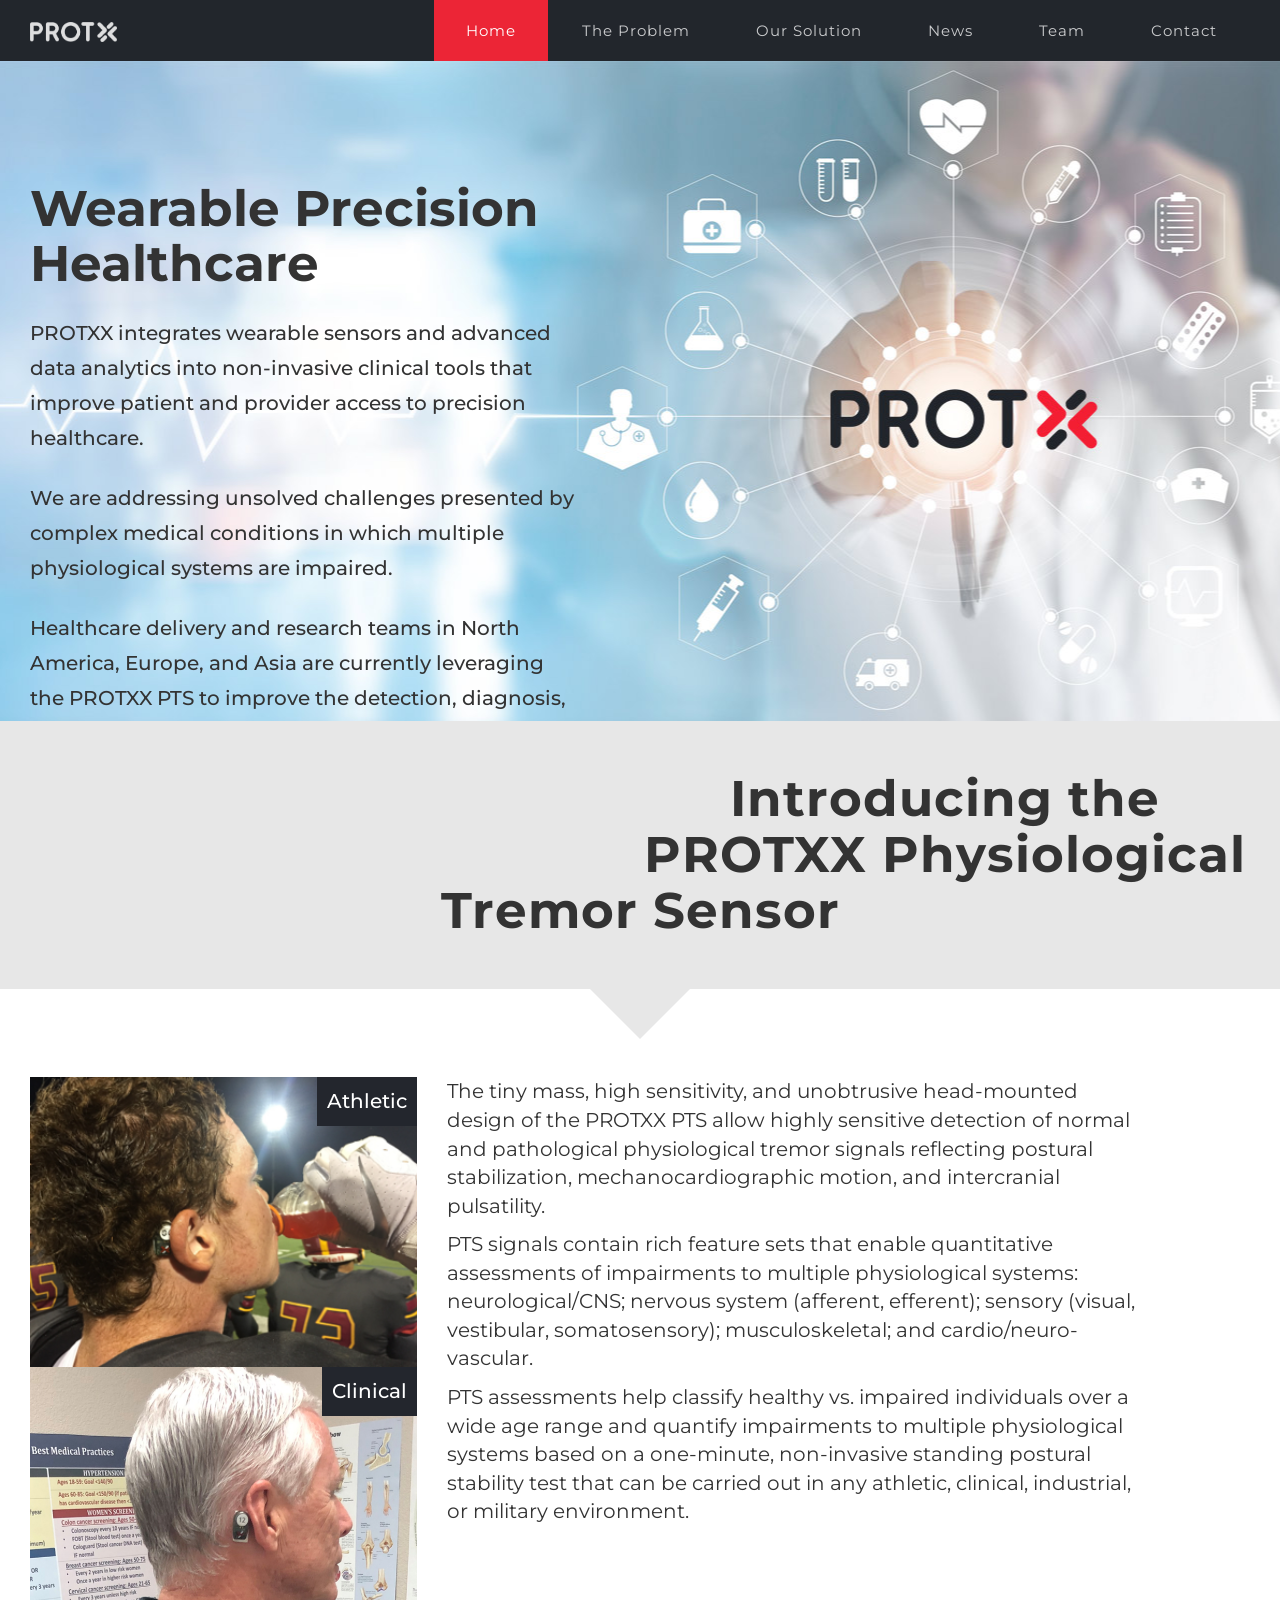
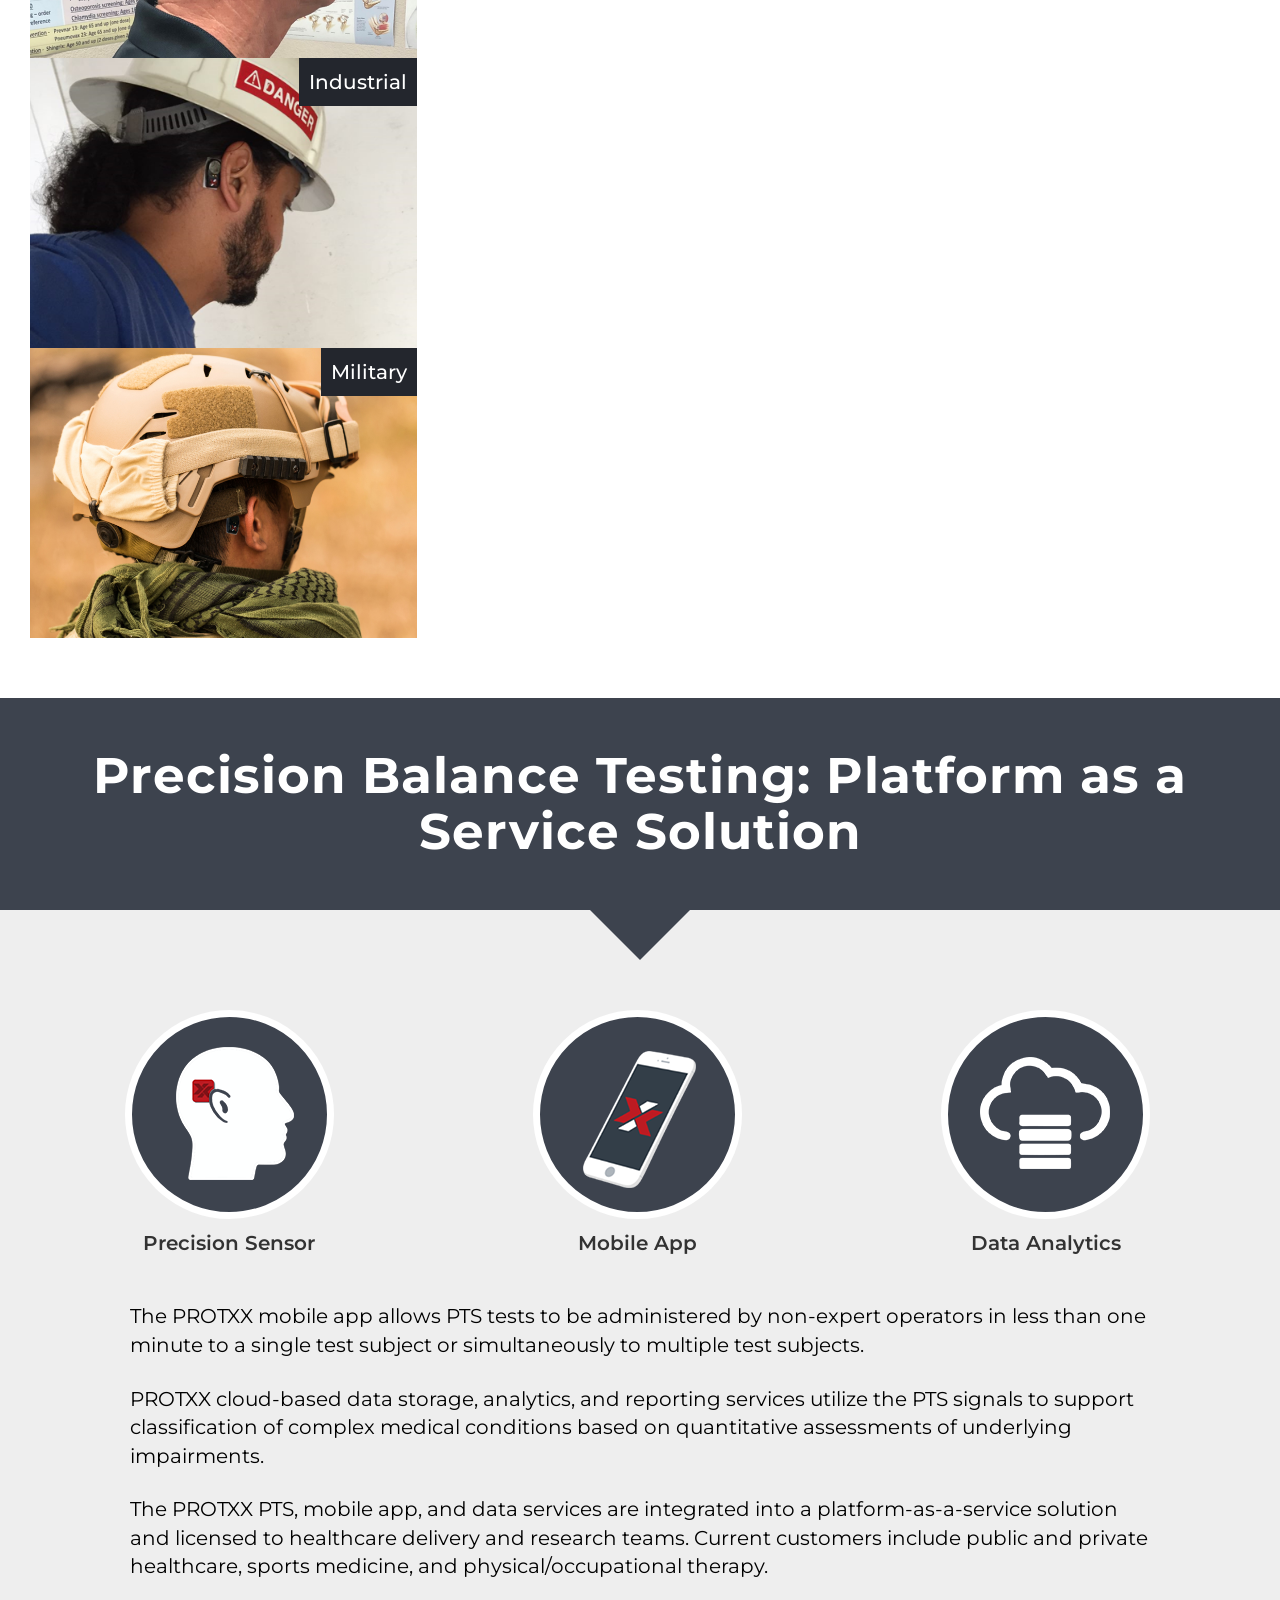
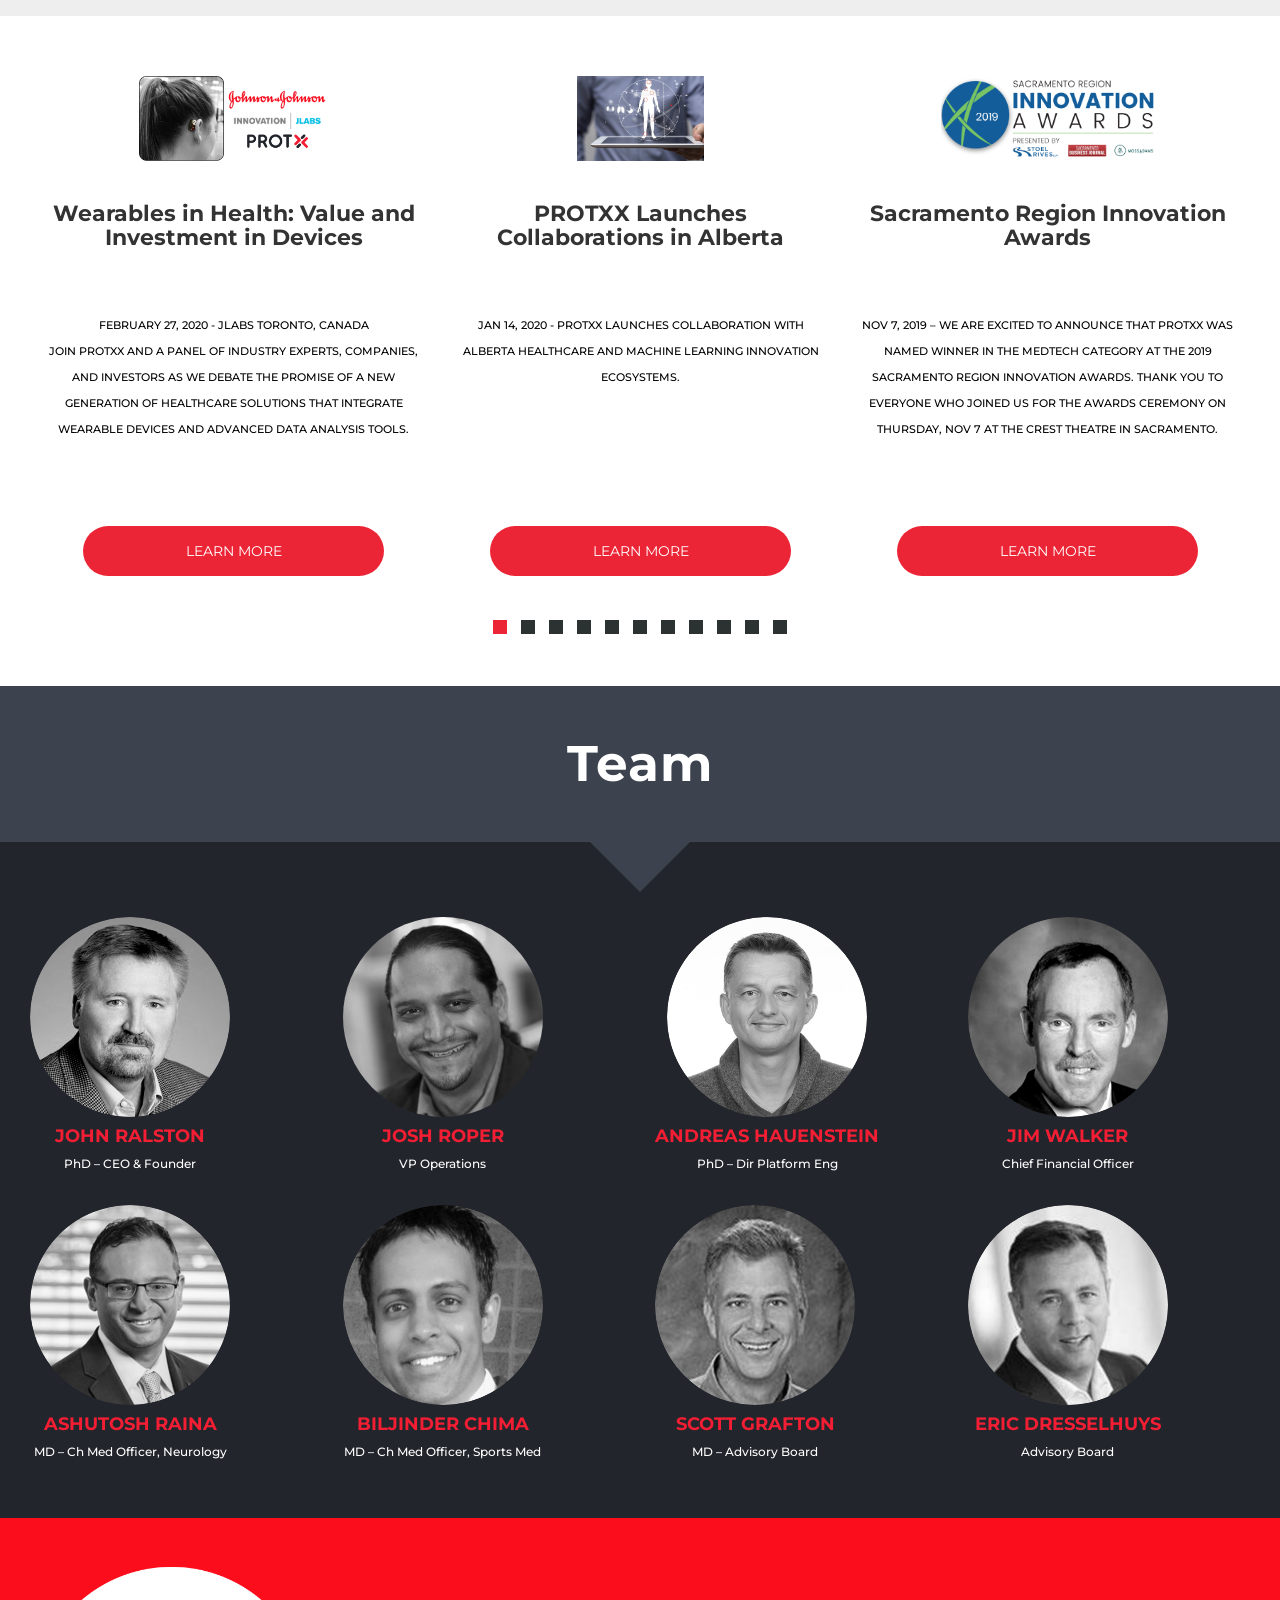
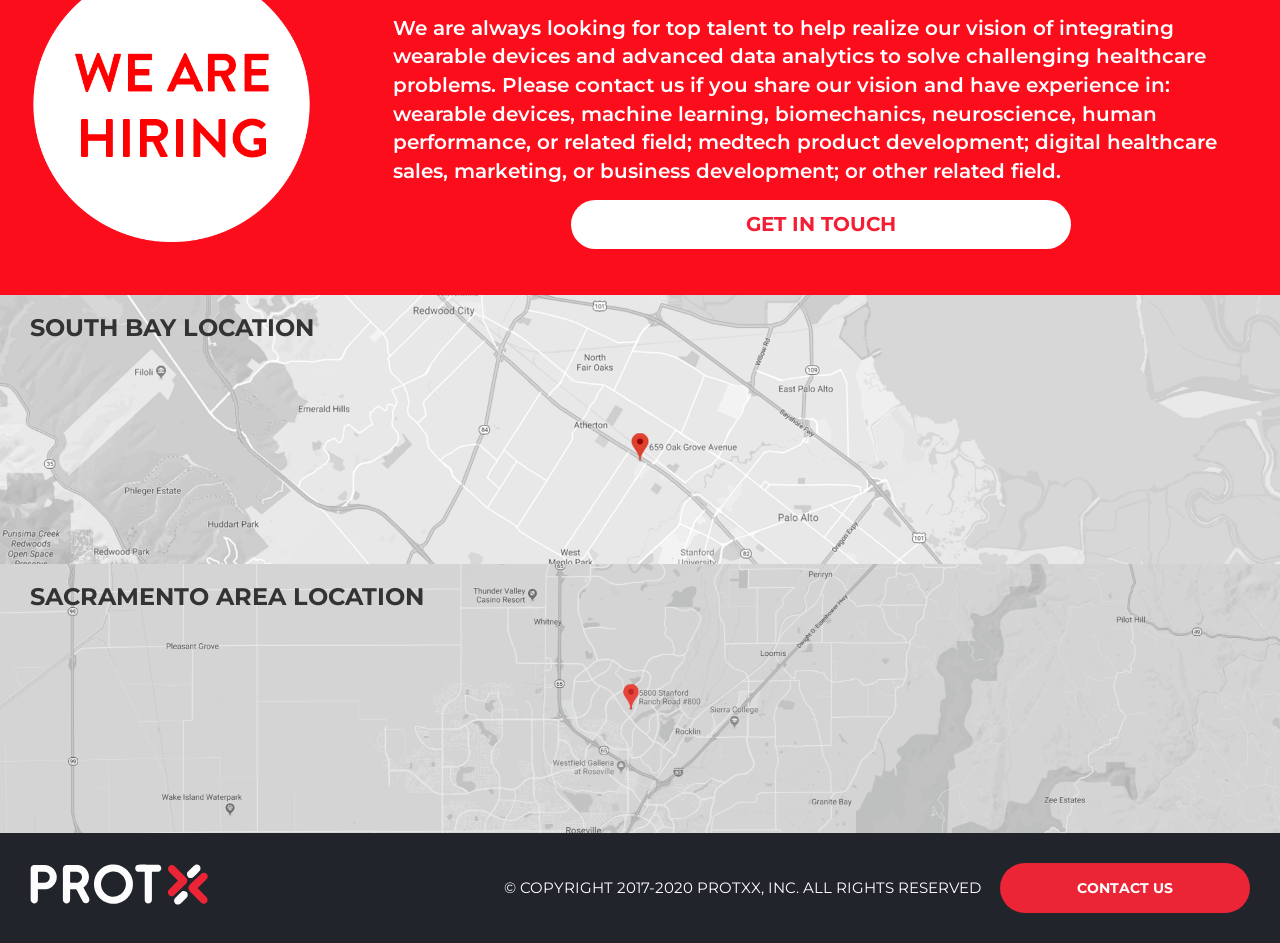
==== index_.html @ 3796c535 "Add files via upload" ====
<!DOCTYPE html>
  <html lang="en">
  <head>
    <meta charset="utf-8">
    <meta http-equiv="X-UA-Compatible" content="IE=edge">
    <meta name="viewport" content="width=device-width, initial-scale=1">
    <link rel="shortcut icon" href="images/Protxx_Favicon.png" />
    <meta name="description" content="ProtXX tackles the most pressing sports impact injury concerns">
    <meta name="keywords" content="sports, medicine">
    <title>PROTXX</title>
    <link rel="stylesheet" href="https://maxcdn.bootstrapcdn.com/font-awesome/4.7.0/css/font-awesome.min.css">
    <link href="https://fonts.googleapis.com/css?family=Montserrat:100,100i,200,200i,300,300i,400,400i,500,500i,600,600i,700,700i,800,800i,900,900i" rel="stylesheet">
    <link href="css/bootstrap.css" rel="stylesheet">
    <link href="css/style.css" rel="stylesheet">
    <link href="css/menu.css" rel="stylesheet">
      </head>
      <body class="pushmenu-push" id="top">
        <!-- menu icon area -->
        <div class="container mob_icon">
         <section class="buttonset">
          <div id="nav_list"></div>
          <div class="clearfix"></div>
        </section>
      </div>
      <!-- menu icon area --> 
      <!-- header begin -->
      <header >
        <!-- menu begin -->
        <div class="container">
          <div class="row">
            <div class="col-sm-12">
            <a class="pull-left logo" href="index.html"><img src="images/protxx_logo.png"></a>
            <div class="menu pull-right">
                <nav>
                      <div class="pushmenu pushmenu-left">
                        <ul id="top-menu">
                          <li class="active"><a href="#home">Home </a></li>
                          <li><a href="#the_problem">The Problem</a></li>   
                          <li><a href="#our_solution">Our Solution </a></li>   
                          <li><a href="#news">News</a></li>   
                          <li><a href="#team">Team</a></li>   
                          <li><a href="#contact">Contact</a></li>   
                        </ul>
                      </div>
                 </nav>
              </div>
            </div>
          </div>


        </div>
        <!-- menu end -->
      </header>
      <!-- header end -->
      <!-- part-1 begin -->
      <section class="home_banner" id="home">
        <div class="container">
          <div class="row">
            <div class="col-sm-6">
              <h1>Wearable Precision Healthcare</h1>
                <p>PROTXX integrates wearable sensors and advanced data analytics into non-invasive clinical tools that improve patient and provider access to precision healthcare.</p>
                <p>We are addressing unsolved challenges presented by complex medical conditions in which multiple physiological systems are impaired.</p>
                <p>Healthcare delivery and research teams in North America, Europe, and Asia are currently leveraging the PROTXX PTS to improve the detection, diagnosis, and treatment of complex medical conditions that result from many different causes, including injury, disease, age-related decline, surgery, adverse reactions to medications, or chronic risk exposure.</p>
            </div>
          </div>
        </div>
      </section>
      <!-- part-1 end -->
      <!-- part-2 begin -->
      <section id="the_problem">
        <div class="title_bar">
          <div class="container text-center">
            <h2>Introducing the PROTXX Physiological Tremor Sensor</h2>
          </div>
          </div>
          <div class="container">
            <div class="row">
              <div class="col-sm-4">
                  <ul class="fade list-unstyled">
                    <li><img src="images/Athlete.png"><span>Athletic</span></li>
                    <li><img src="images/Elderly.png"><span>Clinical</span></li>
                    <li><img src="images/Industrial.png"><span>Industrial</span></li>
                    <li><img src="images/Military.png"><span>Military</span></li>
                  </ul>
              </div>
              <div class="col-sm-7">
                <p>The tiny mass, high sensitivity, and unobtrusive head-mounted design of the PROTXX PTS allow highly sensitive detection of normal and pathological physiological tremor signals reflecting postural stabilization, mechanocardiographic motion, and intercranial pulsatility.</p>
                <p>PTS signals contain rich feature sets that enable quantitative assessments of impairments to multiple physiological systems: neurological/CNS; nervous system (afferent, efferent); sensory (visual, vestibular, somatosensory); musculoskeletal; and cardio/neuro-vascular.</p>
                <p>PTS assessments help classify healthy vs. impaired individuals over a wide age range and quantify impairments to multiple physiological systems based on a one-minute, non-invasive standing postural stability test that can be carried out in any athletic, clinical, industrial, or military environment.</p>
              </div>
            </div>
          
        </div>
      </section>
      <!-- part-2 end -->
      <!-- part-3 begin -->
       <section id="our_solution">
        <div class="title_bar">
          <div class="container text-center">
            <h2>Precision Balance Testing: Platform as a Service Solution</h2>
          </div>
          </div>
          <div class="dark_content">
            <div class="container">
              <ul class="list-inline text-center">
                 <li class="col-sm-4 col-xs-4">
                  <div class="vertical_content">
                    <div class="inner_vertical">
                      <img src="images/precision_sensor.png">
                    </div>
                  </div>
                      <span>Precision Sensor</span>
                </li>
                <li class="col-sm-4 col-xs-4">
                  <div class="vertical_content">
                    <div class="inner_vertical">
                      <img src="images/mobile_app.png">
                    </div>
                  </div>
                      <span>Mobile App</span>
                </li>
                <li class="col-sm-4 col-xs-4">
                  <div class="vertical_content">
                    <div class="inner_vertical">
                      <img src="images/data_an_cloudalytics.png">
                    </div>
                  </div>
                      <span>Data Analytics</span>
                </li>
              </ul>
            </div>
            <div class="container pad_extra">
             <p>The PROTXX mobile app allows PTS tests to be administered by non-expert operators in less than one minute to a single test subject or simultaneously to multiple test subjects.</p>
             <p>PROTXX cloud-based data storage, analytics, and reporting services utilize the PTS signals to support classification of complex medical conditions based on quantitative assessments of underlying impairments.</p>
             <p>The PROTXX PTS, mobile app, and data services are integrated into a platform-as-a-service solution and licensed to healthcare delivery and research teams. Current customers include public and private healthcare, sports medicine, and physical/occupational therapy.</p>
            </div>
          </div>
      </section>
      <!-- part-3 end -->
      <!-- part-4 begin -->
      <div id="news">
      <div class="container text-center">
        <div class="slickNews">
                      <!--  <div class="newsitem">
                <div class="img_h">
                <img src="images/play.png">  
                </div>
                <h3>Wearable Technologies Conference, San Francisco, July 9-10, 2019</h3>
                <p>JOIN the NFL Players’ association, WHOOP, and PROTXX for a panel discussion on “<b><i>the use of wearables and data analytics for protection, health and media in professional sports</i></b>“, to open the first day of the Wearable Technologies conference on July 9.</p>
                <a class="site_btn" href="https://www.wearable-technologies-us.com/
" class="button" target="_blank">learn more</a>
            </div> -->
            <!-- <div class="newsitem">
                <div class="img_h">
                  <img src="images/Nationwide Children's logo.jpg">  
                </div>
                <h3>2019 Nationwide Children's Sports Medicine Conference</h3>
                <p>Nov 22, 2019 - Visit  the PROTXX exhibitor booth at the 2019 Nationwide Children’s Hospital Sports Medicine and Orthopedics Conference on November 22, 2019 at the OCLC Conference Center, Dublin, Ohio.</p>
                <a class="site_btn" href="https://www.emedevents.com/c/medical-conferences-2019/2019-pediatric-sports-medicine-and-orthopedics-conference" class="button" target="blank">learn more</a>
            </div> -->
            <div class="newsitem">
                <div class="img_h">
                  <img src="images/JLABS Toronto 2-27-2020.png">  
                </div>
                <h3>Wearables in Health: Value and Investment in Devices</h3>
                <p>February 27, 2020 - JLABS Toronto, Canada<br>Join PROTXX and a panel of industry experts, companies, and investors as we debate the promise of a new generation of healthcare solutions that integrate wearable devices and advanced data analysis tools.</p>
                <a class="site_btn" href="https://wearablesinhealth.splashthat.com/" class="button" target="blank">learn more</a>
            </div>
            <div class="newsitem">
                <div class="img_h">
                  <img src="images/albertapressreleasejan2020.jpg">  
                </div>
                <h3>PROTXX Launches Collaborations in Alberta</h3>
                <p>Jan 14, 2020 - PROTXX Launches Collaboration with Alberta Healthcare and Machine Learning Innovation Ecosystems.</p>
                <a class="site_btn" href="https://www.prnewswire.com/news-releases/protxx-launches-collaboration-with-alberta-healthcare-and-machine-learning-innovation-ecosystems-300985235.html" class="button" target="blank">learn more</a>
            </div>
            <div class="newsitem">
                <div class="img_h">
                  <img src="images/2019-Sacramento-Region-Innovation-Awards-Logo_Sponsors (003).png">  
                </div>
                <h3>Sacramento Region Innovation Awards</h3>
                <p>Nov 7, 2019 – We are excited to announce that PROTXX was named winner in the MedTech category at the 2019 Sacramento Region Innovation Awards. Thank you to everyone who joined us for the awards ceremony on Thursday, Nov 7 at the Crest Theatre in Sacramento.</p>
                <a class="site_btn" href="https://www.stoel.com/events-press-releases/press-releases/2019/winners-named-in-2019-sacramento-region-innovation" class="button" target="blank">learn more</a>
            </div>
            <div class="newsitem">
                <div class="img_h">
                  <img src="images/Calgary Wearable Devices_10-24.jpg">  
                </div>
                <h3>Wearable Technology Seminar at University of Calgary</h3>
                <p>Oct 24, 2019 - Join PROTXX CEO John Ralston, Dr. Lauren Benson from the University of Calgary Sport Injury Prevention Research Centre, and Dr. Lisa Stirling from Garmin’s wearable products team as they discuss wearable technology from the perspective of both academia and industry.</p>
                <a class="site_btn" href="https://www.eventbrite.ca/e/wearable-technology-seminar-tickets-74312967085?aff=ICWebsite" class="button" target="blank">learn more</a>
            </div>
            <div class="newsitem">
                <div class="img_h">
                  <img src="images/hanhai_winners.jpg">  
                </div>
                <h3>Hanhai Bay Area Healthcare Startup Pitch Winners</h3>
                <p>Oct 17, 2019 – PROTXX wins first prize in the Hanhai Bay Area Healthcare Startup Pitch Event and an all-expense-paid business development trip to Shanghai, Wuxi, Nanjing, and Zhuhai.</p>
                <a class="site_btn" href="https://www.hanhaiinvestment.com/event-details/bay-area-healthcare-startup-pitch-event" class="button" target="blank">learn more</a>
            </div>
            <div class="newsitem">
                <div class="img_h">
                  <img src="images/DITAC19Fall_Eheader.jpg">  
                </div>
                <h3>Defense TechConnect Innovation Summit & Expo</h3>
                <p>Visit the PROTXX exhibitor booth at the Defense TechConnect Innovation Summit and Expo on Oct 8-10, 2019 at the Gaylord National Resort & Convention Center, National Harbor, MD.</p>
                <a class="site_btn" href="https://events.techconnect.org/DTCFall/expo/exhibitors.html" class="button" target="blank">learn more</a>
            </div>
            <div class="newsitem">
                <div class="img_h">
                  <img src="images/2019 CHS b&w.png">  
                </div>
                <h3>2019 Concussion Health Summit</h3>
                <p>Join PROTXX and leading clinical and sports medicine practitioners for 3 days of presentations, demos, and discussions of the latest knowledge and technology related to diagnosing and treating concussions.</p>
                <a class="site_btn" href="https://www.concussionhealthsummit.com/" class="button" target="blank">learn more</a>
              </div>
            <div class="newsitem">
                <div class="img_h">
                  <img src="images/2019 SVIEF 1st place_b&w.png">  
                </div>
                <h3>PROTXX Wins SVIEF-2019 Startup Competition</h3>
                <p>PROTXX is excited to announce our first place finish in the <em>STAR</em> Startup Competition at the 9th Silicon Valley Innovation & Entrepreneurship Forum (SVIEF 2019), September 7-8, 2019 at the Santa Clara Convention Center.</p>
                <a class="site_btn" href="https://mailchi.mp/svief/event-recap-2019-svief?e=b08e1e358d" class="button" target="blank">learn more</a>
              </div>
             <div class="newsitem">
                <div class="img_h">
                  <img src="images/Defense TechConnect 2019 Innovation Award_color.jpg">  
                </div>
                <h3>2019 TechConnect Defense Innovation Award</h3>
                <p>PROTXX is honored to be recognized with a 2019 TechConnect Defense Innovation Award, highlighting the potential positive impact that our technology will have for the warfighter and national security.</p>
                <a class="site_btn" href="https://events.techconnect.org/DTCFall/awards.html" class="button" target="blank">learn more</a>
              </div>
              <div class="newsitem">
                <div class="img_h">
                  <img src="images/SVIEF-2019-logo-bw.jpg">  
                </div>
                <h3>SVIEF, September  7-8, Santa Clara, CA</h3>
                <p>PROTXX is honored to be recognized as a 2019 SVIEF-STAR Top Innovator. Join us on Sept 7-8, 2019 at the Santa Clara Convention Center.</p>
                <a class="site_btn" href="https://svief.org/2019/" class="button" target="blank">learn more</a>
              </div>
             <div class="newsitem">
                <div class="img_h">
                <img src="images/Sensors-Expo-2019_logo_b&w.png">  
                </div>
                <h3>Sensors Expo & Conference 2019, June  25-27, San Jose, CA</h3>
                <p>Join protxx ceo john ralston for his invited talk “How to Prototype, Manufacture & Sell a Wearable Medical Device in 2019” on Tuesday, June 25 in the “Innovation on the Edge” session.</p>
                <a class="site_btn" href="https://sensorsexpoconference2019.sched.com/event/Ka5e/pre-conference-symposium-3-innovation-on-the-edge
" class="button" target="_blank">learn more</a>
            </div>
              <div class="newsitem">
                <div class="img_h">
                <img src="images/Elderly-balance-testing.png">  
                </div>
                <h3>PROTXX pilot study of fall risk prevention in elderly populations</h3>
                <p>JUNE 17, 2019: PROTXX Inc. today announced results from a pilot study of fall risk stratification and prevention in older populations using the PROTXX Clinic precision balance platform.</p>
                <a class="site_btn" href="images/Protxx-Elderly Balance Testing_News Release_June 17-2019.pdf" class="button" target="_blank">Read News Release</a>
            </div>
             <div class="newsitem">
                <div class="img_h">
                <img src="images/CMC logo.png">  
                </div>
                <h3>Concussion Medical Clinic and PROTXX announce precision balance platform pilot results</h3>
                <p>JUNE 3, 2019: Rocklin, CA based Concussion Medical Clinic (CMC) and PROTXX announce exciting results from their pilot deployment of the PROTXX Clinic precision balance platform.</p>
                <a class="site_btn" href="images/Protxx-CMC-Press-Release-June-3-2019.pdf" class="button" target="_blank">READ NEWS RELEASE</a>
            </div>
          <div class="newsitem">
                <div class="img_h">
                <img src="images/ieee.png">  
                </div>
                <h3>PROTXX Medical Advances Leverage Machine Learning and Wearable Sensors</h3>
                <p>PROTXX TO PRESENT <b>“Signal Classification of Wearable Inertial Motion Sensor Data Using a Convolutional Neural Network.”</b> IEEE BHI/BSN CONFERENCE, CHICAGO, IL, MAY  19-22, 2019.</p>
                <a class="site_btn" href="https://www.bhi-bsn-2019.org/" class="button" target="_blank">learn more</a>
            </div>
            <div class="newsitem">
               <div class="img_h">
                <img src="images/medical.png">  
              </div>
                <h3>PROTXX Publishes Ground-Breaking Precision Balance Research</h3>
                <p><b>“Monitoring of postural sway with a head-mounted wearable device: effects of gender, participant state, and concussion.”</b> Medical Devices: Evidence and RESEARCH, MAY 2019: 12; 151–164.</p>
                <a class="site_btn" href="https://www.dovepress.com/getfile.php?fileID=49513" class="button" target="_blank">Download article</a>
            </div>
            <div class="newsitem">
               <div class="img_h">
                <img src="images/2019_industry.png">  
              </div>
                <h3>2019 Industry Showcase: IEEE Biology & Healthcare Informatics</h3>
                <p>WE ARE EXCITED TO ANNOUNCE THAT PROTXX IS A FINALIST IN THE 2019 INDUSTRY SHOWCASE AT THE IEEE BHI/BSN CONFERENCE IN CHICAGO, MAY  19-22, 2019.</p>
                <a class="site_btn" href="https://www.bhi-bsn-2019.org/bhi-bsn-2019-industry-showcase/" class="button" target="_blank">learn more</a>
            </div>
              <div class="newsitem">
                <div class="img_h">
                <img src="images/ucsf.png">  
                </div>
                <h3>UCSF Rosenman Innovators 2019</h3>
                <p>WE ARE EXCITED TO ANNOUNCE THAT PROTXX HAS BEEN SHORTLISTED TO PRESENT TO THE JUDGING PANEL FOR THE 2019 UCSF ROSENMAN INNOVATORS ON MAY 15, 2019 AT THE UCSF MISSION BAY CAMPUS IN SAN FRANCISCO.</p>
                <a class="site_btn" href="https://rosenmaninstitute.org/rosenman-innovators" class="button" target="_blank">learn more</a>
            </div>
            <div class="newsitem">
               <div class="img_h">
                <img src="images/standard_sports.png">  
              </div>
                <h3>Stanford Sports Concussion Summit</h3>
                <p>PREVIEW OUR LATEST CLINICAL CONCUSSION AND SUB-CONCUSSIVE HEAD INJURY STUDIES AND DEMO THE PROTXX WEARABLE SENSOR. HOSTED BY STANFORD MEDICINE AT THE ARRILLAGA FAMILY SPORTS CENTER, APRIL 27, 2019.</p>
                <a class="site_btn" href="https://med.stanford.edu/cme/courses/2019/concussion_full.html" class="button" target="_blank">learn more</a>
            </div>
            <div class="newsitem">
               <div class="img_h">
                <img src="images/sports.png">  
              </div>
                <h3>Stanford GSB Sports Innovation Conference</h3>
                <p>VISIT THE PROTXX DEMO TABLE AND HEAR US PRESENT ALONG  WITH A FULL DAY OF OTHER EXCTING SPORTS INNOVATION EXPERTS AND VISIONARIES AT THE STANFORD GRADUATE SCHOOL OF BUSINESS, FEB 27, 2019.</p>
                <a class="site_btn" href="http://gsbsic.stanford.edu/" class="button" target="_blank">learn more</a>
            </div>
            <div class="newsitem">
               <div class="img_h">
                <img src="images/wearable-technologies-europe-2019.png"> 
              </div> 
                <h3>Wearable Technologies Europe 2019</h3>
                <p>PROTXX CEO JOHN RALSTON WILL PRESENT AN INVITED TALK AT THE WEARABLE TECHNOLOGIES EUROPE CONFERENCE,  FEB 3-6, 2019, IN MUNICH, GERMANY</p>
                <a class="site_btn" href="https://www.wearable-technologies.eu/" class="button" target="_blank">learn more</a>
            </div>
             <div class="newsitem">
               <div class="img_h">
                <img  src="images/mit-cnc-aaiHealthcare-logo-bw.png">  
              </div>
                <h3>AI in Healthcare at JP Morgan 2019</h3>
                <p>LEARN HOW PROTXX IS COMBINING WEARABLE DEVICES AND AI TO REDUCE NEUROVESTIBULAR AND ORTHOPEDIC INJURY RISKS AND IMPROVE RECOVERY OUTCOMES, JAN 9, 2019 IN SAN FRANCISCO</p>
                <a class="site_btn" href="https://www.mitcnc.org/events/ai-in-healthcare/" class="button" target="_blank">learn more</a>
            </div>
            <div class="newsitem">
               <div class="img_h">
                <img  src="images/wearable-technologies-australia-2018.png"> 
                </div> 
                <h3>Wearable Technologies Australia 2018</h3>
                <p>JOIN PROTXX CEO JOHN RALSTON FOR HIS INVITED TALK AT THE WEARABLE TECHNOLOGIES AUSTRALIA CONFERENCE, OCT 3-4, 2018, IN MELBOURNE AUSTRALIA</p>
                <a class="site_btn" href="https://www.wearable-technologies.com/events/wt-wearable-technologies-conference-2018-australia/" class="button" target="_blank">learn more</a>
            </div>
            <div class="newsitem">
               <div class="img_h">
                <img src="images/medfair.png">  
              </div>
                <h3>Medical Fair Asia Medicine + Sports Conference 2018</h3>
                <p>Protxx ceo dr. John ralston will be giving an invited talk on August 29th at the 2018 medical fair asia medicine + sports conference in Singapore</p>
                <a class="site_btn" href="https://www.medicalfair-asia.com/MFAM-Sports-Conference-Speakers.html" class="button" target="_blank">learn more</a>
            </div>

            <div class="newsitem">
               <div class="img_h">
                <img src="images/medsensor.png">  
              </div>
                <h3>Medical Sensors Design Conference 2018</h3>
                <p>Join protxx ceo dr. John ralston for his invited talk at the 2018 medical sensors design conference on June 25 and 26 in San Jose, CA</p>
                <a class="site_btn" href="https://medicalsensorsdesignconfere2018.sched.com/directory/speakers" class="button" target="_blank">learn more</a>
            </div>


            <div class="newsitem">
               <div class="img_h">
                <img  src="images/sacCap.png">  
              </div>
                <h3>PROTXX Wins NBA Sacramento Kings CAPITALIZE Grand Prize</h3>
                <p>APRIL 5, 2018 - PROTXX HAS BEEN SELECTED AS THE WINNER OF THE NBA SACRAMENTO KNGS CAPITALIZE CONTEST. THANK YOU TO THE JUDGES AND COMPETITION.</p>

                <a class="site_btn" href="http://www.nba.com/kings/blog/protoxx-wins-capitalize-grand-prize" class="button" target="_blank">learn more</a>
            </div>

            <div class="newsitem">
               <div class="img_h">
                <img  src="images/haneybiz.png">  
              </div>
                <h3> Join PROTXX on the HaneyBiz Project show </h3>
                <p>Protxx's talk with HaneyBiz host Mark Haney will appear on Facebook Live at 10:30 a.m., Thursday, April 12, and then air on Talk 650 KSTE and via the iHeart digital platform at 9 a.m., Saturday, April 28</p>
                <a class="site_btn" href="https://www.youtube.com/watch?v=q1zCfqkQXBs&t=11s" class="button" target="_blank">Watch on YouTube</a>
            </div>

            <div class="newsitem">
               <div class="img_h">
                <img  src="images/medicalwearables.png"> 
              </div> 
                <h3>2018 Medical Wearables Conference</h3>
                <p>Protxx CEO John Ralston to present invited talk on "Neurological and orthopedic applications of precision MEMS sensors" at the 2018 Medical Wearables Conference, Santa Clara, CA, May 16-17, 2018</p>
                <a class="site_btn" href="http://www.medwearablesconference.com/speakers.html" class="button" target="_blank">learn more</a>
            </div>
            
             <div class="newsitem">
               <div class="img_h">
                <img  src="images/MITSLOAN.png"> 
              </div> 
                <h3>Startup Competition Winner - 2018 MIT Sloan Sports Analytics Conference</h3>
                <p>Congratulation to the Protxx team on winning the Startup Competition at the 12th Annual MIT Sloan Sports Analytics Conference, February 23-24, 2018 – Boston Convention and Exhibit Center, Boston, MA</p>
                <a class="site_btn" href="http://www.sloansportsconference.com/mit_news/ssac-18-day-two-recap/" class="button" target="_blank">learn more</a>
            </div>

            <div class="newsitem">
               <div class="img_h">
                <img src="images/IEEE2017.png">  
              </div>
                <h3>IEEE Sensors 2017</h3>
                <p>Come and see Protxx at the IEEE Sensors 2017 Conference, October 29 - November 1, 2017 – Scottish Events Campus, Glasgow, Scotland</p>
                <a class="site_btn" href="http://ieee-sensors2017.org/" class="button" target="_blank">learn more</a>
            </div>

            <div class="newsitem">
               <div class="img_h">
                <img src="images/IEEEcouncil.png">  
              </div>
                <h3>IEEE Brain Sensors Workshop</h3>
                <p>Join Protxx at the IEEE Brain SENSORS Workshop, November 2, 2017 – Glasgow, Scotland</p>
                <a class="site_btn" href="http://brain.ieee.org/wp-content/uploads/sites/52/2015/12/BRAIN-2017-Glasgow-WS-063017.pdf" class="button" target="_blank">learn more</a>
            </div>

            <div class="newsitem">
               <div class="img_h">
                <img  src="images/concussion.png">  
              </div>
                <h3>Concussion Health Summit Winner</h3>
                <p>Congratulations to Protxx for winning the Case Study Competition and presenting our research on "Cumulative Head Impact Trauma over a Season of Collegiate Women’s Soccer" at the 2017 Concussion Health Summit, July 28-29, 2017, Columbus, Ohio</p>
                <a class="site_btn" href="https://www.360neurohealth.com/whats-happening/the-concussion-health-summit-sponsor-showcase-concussions-and-sub-concussive-head-injuries-is-it-time-for-a-dosimeter" class="button" target="_blank">learn more</a>
            </div>

        </div>
      </div>
    </div>
      <!-- part-4 end -->
      <!-- part-5 begin -->
      <div id="team">
        <div class="title_bar">
          <div class="container text-center">
            <h2>Team</h2>
          </div>
          </div>
          <div class="team_bg">
        <div class="container">
          <div class="row">
            <div class="col-xs-6 col-sm-4 col-md-3 col-lg-3">
              <div class="tooltip"><img class="team_img img-responsive" src="images/john.png">
                <h4>John Ralston</h4>
                <h6>PhD – CEO & Founder</h6>
                <span class="tooltiptext right_text">
                  <ul class="list_style">
                  <li>2016 “Pioneer in Healthcare Technology Innovations Award”</li>
                  <li>CEO, Sales, Marketing, R&D. Six previous Silicon Valley start-ups (1 IPO, 5 M&A)</li>
                  <li>BSc Physics & BSc EE, M.I.T. Ph.D. EE, Cornell University. M.Sc. Management of Technology, M.I.T. Sloan School.</li>
                  </ul>
                </span>
              </div>
            </div>
             <div class="col-xs-6 col-sm-4 col-md-3 col-lg-3">
               <div class="tooltip"><img class="team_img img-responsive" src="images/josh.jpg">
                <h4>Josh Roper</h4>
                <h6>VP Operations</h6>
                <span class="tooltiptext right_text">
                  <ul class="list_style">
                  <li>Seasoned IoT and SW engineer, product manager, and business unit executive</li>
                  <li>Previously Silver Spring Networks, SAP, Oracle, Portera, TXU</li>
                  <li>BS EE,  Rice University. MBA Mgmt of Technology & Entrepreneurship, UC Berkeley, Haas School of Business.</li>
                  </ul>
                </span>
              </div>
            </div>
              <!--<div class="col-xs-6 col-sm-4 col-md-3 col-lg-3">
               <div class="tooltip"><img class="team_img img-responsive" src="images/ScottBarnes.png">
                <h4>Scott Barnes</h4>
                <h6>VP Sales & Marketing</h6>
                <span class="tooltiptext right_text">
                  <ul class="list_style">
                  <li>25+ years of experience in biomechanics R&D, HW & SW product dev, sales and marketing, and executive management</li>
                  <li>Previously GM Sales & Mktg at clinical biomechanics pioneer Bertec.</li>
                  <li>BSc ME, MSc Computational Mechanics, Ohio State University.</li>
                  </ul>
                </span>
              </div>
            </div> -->
             <!-- <div class="col-xs-6 col-sm-4 col-md-3 col-lg-3">
               <div class="tooltip"><img class="team_img img-responsive" src="images/Adhir.png">
                <h4>Adhir Ravipati</h4>
                <h6>VP User Performance</h6>
                <span class="tooltiptext left_text">
                  <ul class="list_style">
                  <li>Seasoned technology product executive and venture investment analyst.</li>
                  <li>NCAA football player, award winning athlete, and CA State Champion high school football coach.</li>
                  <li>B.Sc. Biochemistry, Northeastern University.</li>
                  </ul>
                </span>
              </div>
            </div> -->
            <div class="col-xs-6 col-sm-4 col-md-3 col-lg-3">
               <div class="tooltip"><img class="team_img img-responsive" src="images/andreas.png">
                <h4>Andreas Hauenstein</h4>
                <h6>PhD – Dir Platform Eng</h6>
                <span class="tooltiptext left_text">
                  <ul class="list_style">
                  <li>23 years experience in advanced database, data analytics, mobile apps, and full stack SW platform development.</li>
                  <li>R&D, prod dev, project mgmt. Financial services, wearables, industrial drones.</li>
                  <li>PhD Comp Sci, Univ Hamburg. MS Comp Sci/Math, Univ of Technology, Munich.</li>
                  </ul>
                </span>
              </div>
            </div>
            <div class="col-xs-6 col-sm-4 col-md-3 col-lg-3">
               <div class="tooltip"><img class="team_img img-responsive" src="images/Jim.png">
                <h4>Jim Walker</h4>
                <h6>Chief Financial Officer</h6>
                <span class="tooltiptext right_text">
                  <ul class="list_style">
                  <li>25+ years experience as Silicon Valley CFO, COO, and CEO, developing and commercializing wide range of technologies and products (3 IPOs).</li>
                  <li>MBA, Santa Clara University. BA in Mathematics and Physics, San Jose State University.</li>
                  </ul>
                </span>
              </div>
            </div>
             <div class="col-xs-6 col-sm-4 col-md-3 col-lg-3">
               <div class="tooltip"><img class="team_img img-responsive" src="images/Ashutosh.png">
                <h4>Ashutosh Raina</h4>
                <h6>MD – Ch Med Officer, Neurology</h6>
                <span class="tooltiptext right_text">
                  <ul class="list_style">
                  <li>Medical Director, Ctr of Excellence Ped Neurology, Dignity Health, Sacramento.</li>
                  <li>Clinical Neurophys Residency, Children’s Hospital Mich. Ped Neuro Residency, Wayne State. Pediatrics Residency, Brookdale University Hospital, Brooklyn, NY. B Med, B Surgery, Pune University.</li>
                  </ul>
                </span>
              </div>
            </div>
             <div class="col-xs-6 col-sm-4 col-md-3 col-lg-3">
               <div class="tooltip"><img class="team_img img-responsive" src="images/Biljinder.png">
                <h4>Biljinder Chima</h4>
                <h6>MD – Ch Med Officer, Sports Med</h6>
                <span class="tooltiptext left_text">
                  <ul class="list_style">
                  <li>Sports Medicine Physician, Sutter Indep Physicians Medical Director</li>
                  <li>Co-Founder, Concussion Medical Clinic, Sacramento, CA.</li>
                  <li>Sports Medicine Fellow - Arizona State Univ., Residency - San Joaquin General Hospital, BSc Genetics, UC Davis.</li>
                  </ul>
                </span>
              </div>
            </div>
            <div class="col-xs-6 col-sm-4 col-md-3 col-lg-3">
               <div class="tooltip"><img class="team_img img-responsive" src="images/scott.png">
                <h4>Scott Grafton</h4>
                <h6>MD – Advisory Board</h6>
                <span class="tooltiptext left_text">
                  <ul class="list_style">
                  <li>Director, UCSB Brain Imaging Center, Professor, Psychological and Brain Sciences, UC Santa Barbara </li>
                  <li>Recipient of GE/NFL “Head Health Challenge Award” to develop improved MRI imaging techniques  for diagnosis , treatment of neurological injuries.</li>
                  </ul>
                </span>
              </div>
            </div>
          
            <!--<div class="col-xs-6 col-sm-4 col-md-3 col-lg-3">
               <div class="tooltip"><img class="team_img img-responsive" src="images/manny.png">
                <h4>Manny Romero</h4>
                <h6>PhD – Advisory Board</h6>
                <span class="tooltiptext right_text">
                  <ul class="list_style">
                  <li>Professor of Sports Science, Innovation, William Jessup Univ, Sacramento, CA</li>
                  <li>Head AT, Dir of Research & Innovation, NBA Sacramento Kings, 2011-2018</li>
                  <li>PhD Athletic Training, Rocky Mountain University of Health Professions , MSc Exercise Science. BSc Biology.</li>
                  </ul>
                </span>
              </div>
            </div> -->
            <div class="col-xs-6 col-sm-4 col-md-3 col-lg-3">
               <div class="tooltip"><img class="team_img img-responsive" src="images/eric.png">
                <h4>Eric Dresselhuys</h4>
                <h6>Advisory Board</h6>
                <span class="tooltiptext right_text">
                  <ul class="list_style">
                  <li>Founder, Silver Spring Networks (NYSE: SSNI). Extensive experience in industrial IoT, connected cloud services, complex go-to-market execution.</li>
                  <li>Former high school, NCAA football player, passionate about creating safe, sustainable environments for athletics.</li>
                  </ul>
                </span>
              </div>
            </div>
           
          </div>
        </div>   
        </div> 
      </div>
      <!-- part-5 end -->
      <!-- part-6 begin -->
      <div class="contact_sec" id="contact">
        <div class="container">
          <div class="row">
            <div class="col-sm-3">
              <img class="img-responsive center-block" src="images/hiring.png">
            </div>
            <div class="col-sm-9">
              <div class="left_space">
              <p>We are always looking for top talent to help realize our vision of integrating wearable devices and advanced data analytics to solve challenging healthcare problems. 
                Please contact us if you share our vision and have experience in: wearable devices, machine learning, biomechanics, neuroscience, human performance, or related field; medtech product development; digital healthcare sales, marketing, or business development; or other related field.</p>
              <a href="mailto:info@protxx.com">GET IN TOUCH</a>
              </div>
            </div>
          </div>
        </div>
      </div>
      <!-- part-6 end -->
      <!-- part-7 begin -->
      <div class="map_section">
        <div class="map_title">
        <div class="container">
          <h3>SOUTH BAY LOCATION</h3>
        </div>
        <a target="_blank" href="https://www.google.com/maps/place/659+Oak+Grove+Ave+%23202,+Menlo+Park,+CA+94025/data=!4m2!3m1!1s0x808fa4af96bbb7f3:0xb699b22abf34b6b9?sa=X&ved=0ahUKEwityMKmn9TbAhXqjlQKHTIsAKEQ8gEIJjAA"><img src="images/map.png"></a>
        </div>
         <div class="map_title">
        <div class="container">
          <h3>SACRAMENTO AREA LOCATION</h3>
        </div>
        <a target="_blank" href="https://www.google.com/maps/place/5800+Stanford+Ranch+Rd+%23800,+Rocklin,+CA+95765/@38.798903,-121.2597389,12.19z/data=!4m5!3m4!1s0x809b21fdc1c7bedf:0xe418a004aab8b3b!8m2!3d38.7989167!4d-121.2643002"><img src="images/sacmap.png"></a>
        </div>
      </div>
      <!-- part-7 end -->
      <!-- footer begin -->
      <footer>
        <div class="container">
          <div class="row">
            <div class="col-sm-12 col-md-12 col-lg-2">
              <img src="images/protxx_logo.svg">
            </div>
            <div class="col-sm-12 col-md-12 col-lg-10">
              <p class="pull-right">&copy; COPYRIGHT 2017-2020 PROTXX, INC. ALL RIGHTS RESERVED  <a class="site_btn" href="mailto:info@protxx.com">CONTACT US</a></p>

            </div>
          </div>
        </div>
      </footer>
      <!-- footer end -->
        <script src="https://ajax.googleapis.com/ajax/libs/jquery/1.11.3/jquery.min.js"></script>
        <script src="js/bootstrap.min.js"></script>
       <script type="text/javascript" src="js/menu.js"></script> 
      <!-- menu begin --> 
      <script>
       jQuery(document).ready(function($) {
         jQuery('nav ul li:has(ul)').addClass('drop_down_menu');
         jQuerymenuLeft = jQuery('.pushmenu-left');
         jQuerynav_list = jQuery('#nav_list');

         jQuerynav_list.click(function() {
           jQuery(this).toggleClass('active');
           jQuery('.pushmenu-push').toggleClass('pushmenu-push-toright');
           jQuerymenuLeft.toggleClass('pushmenu-open');
         });

         jQuery("li.drop_down_menu").click(function(e){
           if (this == e.target) {
             jQuery(this).toggleClass('open');
             jQuery(this).children('ul').slideToggle('fast');
           }

         });
       });
      </script> 
      <!-- menu end -->
      <!-- slider js begin -->
       <script type="text/javascript" src="js/slider.js"></script>
       <script type="text/javascript">
           jQuery(document).ready(function() {
           jQuery('.fade').slick({
           dots: false,
           infinite: true,
           adaptiveHeight: true,
           arrows:true,
           speed: 500,
           dotsClass: 'slick-dots container',
           fade: true,
           autoplay: true,
           cssEase: 'linear'
         });
         });

       </script>
      <!-- slider js begin -->
      <script type="text/javascript">
                     
            $('.slickNews').slick({
              dots: true,
              arrows:true,
              infinite: false,
              speed: 300,
              slidesToShow: 4,
              slidesToScroll: 4,
              responsive: [
                {
                  breakpoint: 1600,
                  settings: {
                    slidesToShow: 3,
                    slidesToScroll: 3,
                    infinite: true,
                    dots: true
                  }
                },
                {
                  breakpoint: 1200,
                  settings: {
                    slidesToShow: 2,
                    slidesToScroll: 2,
                    infinite: true,
                    dots: true
                  }
                },
                {
                  breakpoint: 750,
                  settings: {
                    slidesToShow: 1,
                    slidesToScroll: 1,
                    infinite: true,
                    dots: true
                  }
                }
                // You can unslick at a given breakpoint now by adding:
                // settings: "unslick"
                // instead of a settings object
              ]
            });
        
        </script>
     </body>
     </html>
---- css/style.css ----
body {
    font-family: 'Montserrat', sans-serif;
    font-size: 20px;
}

html,
body {
    height: 100%;
}

h4 {
    color: #2d2d2d;
    font-size: 40px;
}

header {
    padding: 0px;
    background-color: #22262c;
}

h5 {
    color: #2d2d2d;
    font-size: 50px;
}

.general_page_struture {
    flex: 1 0 auto;
}

.vertical_content {
    display: table;
    width: 100%;
}

.inner_vertical {
    vertical-align: middle;
    display: table-cell;
}

.site_btn {
    background-color: #ec2536;
    padding: 15px 20px;
    color: #ffffff;
    border-radius: 36px;
    text-transform: uppercase;
    display: inline-block;
    font-size: 14px;
    /* position: absolute; */
    /* bottom: 0px; */
    left: 0;
}

#news .site_btn {
    width: 80%;
}

.site_btn:hover {
    background-color: #2c3132;
}

::-webkit-input-placeholder {
    color: #333333;
}

 :-moz-placeholder {
    color: #333333;
}

 ::-moz-placeholder {
    color: #333333;
}

 :-ms-input-placeholder {
    color: #333333;
}


/*slider begin*/

.slider_section {
    background-image: url(../images/testimonial_bg.jpg);
    height: 466px;
    background-repeat: no-repeat;
    background-size: cover;
    padding: 40px 0px;
}

.slider_section h5 {
    color: #242a2b;
    font-size: 45px;
    margin-bottom: 25px;
    margin-top: 0px;
}

.slider_caption p {
    color: #333333;
    font-size: 24px;
    font-style: italic;
    font-weight: 300;
    line-height: 30px;
}

.slider_section .container {
    width: 970px;
}

.client_name {
    color: #008fc8;
    font-size: 19px;
    display: block;
    margin-top: 30px;
}


/*slider css begin*/

.slick-slider {
    position: relative;
    display: block;
    -moz-box-sizing: border-box;
    box-sizing: border-box;
    -webkit-user-select: none;
    -moz-user-select: none;
    -ms-user-select: none;
    user-select: none;
    -webkit-touch-callout: none;
    -khtml-user-select: none;
    -ms-touch-action: pan-y;
    touch-action: pan-y;
    -webkit-tap-highlight-color: transparent;
    padding-left: 0px;
}

.slick-list {
    position: relative;
    display: block;
    overflow: hidden;
    margin: 0;
    padding: 0;
}

.slick-list:focus {
    outline: none;
}

.slick-list.dragging {
    cursor: pointer;
    cursor: hand;
}

.slick-slider .slick-track,
.slick-slider .slick-list {
    -webkit-transform: translate3d(0, 0, 0);
    -moz-transform: translate3d(0, 0, 0);
    -ms-transform: translate3d(0, 0, 0);
    -o-transform: translate3d(0, 0, 0);
    transform: translate3d(0, 0, 0);
}

.slick-track {
    position: relative;
    top: 0;
    display: block;
}

.slick-track:before,
.slick-track:after {
    display: table;
    content: '';
}

.slick-track:after {
    clear: both;
}

.slick-loading .slick-track {
    visibility: hidden;
}

.slick-slide {
    display: none;
    float: left;
    height: 100%;
    min-height: 1px;
}

[dir='rtl'] .slick-slide {
    float: right;
}

.slick-slide img {
    display: block;
}

.slick-slide.slick-loading img {
    display: none;
}

.slick-slide.dragging img {
    pointer-events: none;
}

.slick-initialized .slick-slide {
    display: block;
}

.slick-loading .slick-slide {
    visibility: hidden;
}

.slick-vertical .slick-slide {
    display: block;
    height: auto;
    border: 1px solid transparent;
}

.slick-arrow.slick-hidden {
    display: none;
}

.slick-dots li {
    display: inline-block;
    margin-left: 7px;
    margin-right: 7px;
    outline: none !important;
}

.slick-dots li .slider_dots {
    background-color: #999999;
    border: none;
    width: 50px;
    height: 8px;
    outline: none !important;
}

.slick-dots li.slick-active .slider_dots {
    background-color: #004ba0;
}

.testimonial_profile {
    border: 6px solid #dadcde;
    width: 85px;
    height: 85px;
    border-radius: 50%;
    margin-bottom: 25px;
}

@charset 'UTF-8';

/* Slider */

.slick-loading .slick-list {
    background: #fff url('./ajax-loader.gif') center center no-repeat;
}


/* Icons */


/* Arrows */

.slick-prev,
.slick-next {
    font-size: 0;
    line-height: 0;
    position: absolute;
    top: 50%;
    display: block;
    width: 50px;
    height: 64px;
    margin-top: -10px;
    padding: 0;
    height: 50px;
    display: block;
    color: transparent;
    border: none;
    outline: none;
    background: transparent;
}

.slick-prev:hover,
.slick-prev:focus,
.slick-next:hover,
.slick-next:focus {
    color: transparent;
    outline: none;
    background: transparent;
}

.slick-prev:hover:before,
.slick-prev:focus:before,
.slick-next:hover:before,
.slick-next:focus:before {
    opacity: 1;
}

.slick-prev.slick-disabled:before,
.slick-next.slick-disabled:before {
    /* opacity: .25; */
}

.slick-prev:before,
.slick-next:before {
    /* font-family: 'slick'; */
    font-size: 20px;
    line-height: 1;
    /* opacity: .75; */
    /* color: white; */
    -webkit-font-smoothing: antialiased;
    -moz-osx-font-smoothing: grayscale;
}

.slick-prev {
    left: 0;
    z-index: 1;
}

[dir='rtl'] .slick-prev {
    right: -25px;
    left: auto;
}

.slick-next {
    right: 0px;
    /* z-index: 1; */
}

[dir='rtl'] .slick-next {
    right: auto;
    left: -25px;
}


/* Dots */

.slick-slider {
    margin-bottom: 30px;
}

.slick-dots {
    position: absolute;
    bottom: -82px;
    display: block;
    width: 100%;
    padding: 0;
    list-style: none;
    text-align: center;
}

.slick-dots li {
    position: relative;
    display: inline-block;
    height: 20px;
    padding: 0;
    cursor: pointer;
}

.slick-dots li button {
    font-size: 0;
    line-height: 0;
    display: block;
    width: 20px;
    height: 20px;
    padding: 5px;
    cursor: pointer;
    color: transparent;
    border: 0;
    outline: none;
    background: transparent;
}

.slick-dots li button:hover,
.slick-dots li button:focus {
    outline: none;
}

.slick-dots li button:hover:before,
.slick-dots li button:focus:before {
    opacity: 1;
}

.slick-dots li button:before {
    font-family: 'slick';
    font-size: 6px;
    line-height: 20px;
    position: absolute;
    top: 0;
    left: 0;
    width: 20px;
    height: 20px;
    content: '';
    text-align: center;
    opacity: .25;
    color: black;
    -webkit-font-smoothing: antialiased;
    -moz-osx-font-smoothing: grayscale;
}

.slick-dots li.slick-active button:before {
    opacity: .75;
    color: black;
}

.slick-dots li {
    display: inline-block;
    margin-left: 7px;
    margin-right: 7px;
    display: inline-block;
    outline: none !important;
}

.slick-dots li .slider_dots {
    background-color: #2c3132;
    border: none;
    width: 14px;
    height: 14px;
    outline: none !important;
}

.slick-dots li.slick-active .slider_dots {
    background-color: #ec2536;
}

.slick-slide {
    outline: none;
}


/*slider css end*/


/*header begin*/

.logo img {
    opacity: 0.85;
    width: 87px;
    margin-top: 22px;
}


/*header end*/


/*part-1 begin*/

.home_banner {
    background-image: url(../images/first_section.jpg);
    height: 660px;
    background-repeat: no-repeat;
    background-position: top center;
    background-size: cover;
}

.home_banner {
    padding-top: 100px;
}

.home_banner h1 {
    font-size: 50px;
    font-weight: 700;
}

.home_banner p {
    font-weight: 500;
    font-size: 20px;
    margin-top: 25px;
    margin-right: 50px;
    line-height: 35px;
}


/*part-1 end*/


/*part-2 begin*/

.title_bar {
    background-color: #e7e7e7;
    padding: 50px 0px;
    margin-bottom: 88px;
}

.title_bar h2 {
    margin: 0px;
    font-weight: 700;
    /* text-transform: capitalize; */
    font-size: 50px;
    line-height: 56px;
    letter-spacing: 1px;
}

.title_bar {
    position: relative;
    background: #e7e7e7;
}

.title_bar:after {
    top: 100%;
    left: 50%;
    border: solid transparent;
    content: " ";
    height: 0;
    width: 0;
    position: absolute;
    pointer-events: none;
    border-color: rgba(231, 231, 231, 0);
    border-top-color: #e7e7e7;
    border-width: 50px;
    margin-left: -50px;
}

.fade img {
    width: 100%;
}

.fade .slick-prev:before {
    content: "\f104";
    font-family: FontAwesome;
    color: #ffffff;
    left: 15px;
    background-color: #ec2536;
    width: 50px;
    font-size: 45px;
    height: 50px;
    display: block;
}

.fade .slick-next:before {
    content: "\f105";
    font-family: FontAwesome;
    color: white;
    width: 50px;
    font-size: 45px;
    height: 50px;
    background-color: #ec2536;
    right: 15px;
    display: block;
}

.list_style li {
    margin-top: 20px;
}

#the_problem .list_style {
    margin: 25px 0px;
}

#the_problem {
    padding-bottom: 50px;
}

#the_problem .fade li {
    position: relative;
}

#the_problem .fade li span {
    position: absolute;
    top: 0px;
    right: 0px;
    z-index: 1;
    font-weight: 500;
    color: #fff;
    display: inline-block;
    padding: 10px 10px;
    background-color: #23262d;
}


/*part-2 end*/


/*part-5 begin*/

#our_solution .title_bar {
    background-color: #3d434e;
    color: #ffffff;
    margin-bottom: 0px;
}

#our_solution .title_bar:after {
    border-top-color: #3d434e;
}

.dark_content {
    background-color: #eeeeee;
    padding: 100px 0px 25px 0px;
}
.dark_content span{
    font-weight:600;
    display:block;
    margin-top:10px;
}

#our_solution .vertical_content {
    width: 200px;
    background-color: #3d434e;
    border: 7px solid #ffffff;
    height: 200px;
    margin: auto;
    border-radius: 50%;
}

.dark_content p {
    color: #000;
    margin-top: 25px;
}

.pad_extra {
    padding: 0px 115px;
    margin-top: 20px;
    color: red;
}


/*tooltip begin*/

.tooltip {
    position: relative;
    opacity: 1;
    display: inline-block;
    transition: opacity 1s;
    margin-top: 25px;
}

.tooltip .tooltiptext {
    visibility: hidden;
    width: 400px;
    background-color: #ec2536;
    color: #fff;
    /* text-align: center; */
    border-radius: 6px;
    padding: 5px 0;
    /* Position the tooltip */
    margin-left: -199px;
    padding: 10px;
    opacity: 0;
    transition: opacity 1s;
}

.tooltip {
    z-index: inherit;
}

.tooltip:hover .tooltiptext {
    visibility: visible;
    opacity: 1;
    transition: opacity 1s;
}


/*tooltip end*/

#team {
    padding: 0px 0px 0px 0px;
    font-family: 'Montserrat', sans-serif;
}

#team .title_bar {
    background-color: #3d434e;
    color: #ffffff;
    margin-bottom: 0px;
}

#team .title_bar:after {
    border-top-color: #3d434e;
}

#team .team_img {
    width: 200px;
    height: 200px;
    border-radius: 50%;
    margin: auto;
}

#team h4 {
    text-align: center;
    font-size: 18px;
    color: #f31e33;
    text-transform: uppercase;
    font-weight: 700;
    font-family: 'Montserrat', sans-serif;
}

.team_bg h6 {
    color: #fff;
    text-align: center;
    font-family: 'Montserrat', sans-serif;
}

.team_bg {
    background-color: #22262c;
    padding-top: 50px;
    padding-bottom: 50px;
}

.tooltiptext li {
    font-size: 15px;
    margin-top: 15px;
    font-style: italic;
    font-weight: 500;
    content: "\f192";
    font-family: FontAwesome;
    font-family: 'Montserrat', sans-serif;
}

.tooltiptext .list_style {
    padding: 10px 25px;
}

.team_bg .col-sm-3 {
    margin-bottom: 25px;
}


/*part-5 end*/


/*part-4 begin */

#news {
    padding: 60px 0px 80px 0px;
}

.newsitem img {
    max-height: 85px;
    max-width: 100%;
    display: block;
    margin-left: auto;
    margin-right: auto;
}

.newsitem {
    padding: 0px 15px;
}

#news h3 {
    font-size: 22px;
    font-weight: 700;
}

#news p {
    font-size: 11px;
    line-height: 26px;
    text-transform: uppercase;
    min-height: 204px;
    color: #000;
    font-weight: 500;
    /* font-style: italic; */
}

#news img {
    margin-bottom: 41px;
}

#news h3 {
    margin-bottom: 25px;
    min-height: 85px;
}

#news .newsbutton {
    margin-top: 35px;
    display: block;
}

#news .newsitem {
    position: relative;
}

.img_h {
    min-height: 84px;
}


/*part-4 end */


/*part-6 begin*/

.contact_sec {
    background-color: #fc0d1c;
    padding: 46px 0px;
}

.contact_sec p {
    font-weight: 600;
    color: #ffffff;
}

.contact_sec a {
    background-color: #fff;
    color: #f31e33;
    font-weight: 600;
    display: block;
    padding: 10px 10px;
    text-align: center;
    width: 500px;
    margin: auto;
    font-weight: 700;
    border-radius: 50px;
}

.contact_sec a:hover {
    background-color: #323232;
    color: #ffffff;
}

.left_space {
    padding-left: 50px;
    padding-top: 50px;
    /* padding-bottom: 21px; */
}

.left_space p {
    margin-bottom: 15px;
}


/*part-6 end*/


/*part-7 begin*/

.map_section img {
    width: 100%;
}

.map_section .container {
    position: relative;
}

.map_section h3 {
    position: absolute;
    top: 0px;
    font-weight: 700;
}


/*part-7 end*/


/*footer begin */

footer {
    background-color: #21252b;
    padding: 30px 0px;
}

footer img {
    width: 100%;
}

footer p {
    color: #fff;
    font-size: 15px;
    margin: 0px;
}

footer .site_btn {
    width: 250px;
    text-align: center;
    font-weight: 700;
    margin-left: 15px;
}

footer .site_btn:hover {
    background-color: #000000;
}


/*footer end*/


/*responsive begin*/

@media (min-width: 1199px) {
    .left_text {
        position: absolute;
        z-index: 1;
        top: -5px;
        right: 105%;
    }
    .right_text {
        position: absolute;
        z-index: 1;
        top: -5px;
        left: 207%;
    }
}

@media (max-width: 1199px) {
    header {
        padding: 15px 0px;
    }
    .logo img {
        margin-top: 0px;
    }
}

@media (min-width: 992px) and (max-width: 1199px) {
    .home_banner {
        padding-top: 37px;
    }
    .team_bg .col-md-3:nth-child(4n+1) {
        clear: left;
    }
    .right_text {
        left: 131%;
    }
    .home_banner {
        background-position: right;
    }
    .left_text {
        position: absolute;
        z-index: 1;
        top: -5px;
        right: 105%;
    }
    .right_text {
        position: absolute;
        z-index: 1;
        top: -5px;
        left: 207%;
    }
    .tooltip .tooltiptext {
        width: 243px;
    }
    footer img {
        width: 14%;
        text-align: center;
        display: block;
        margin: auto;
    }
}

@media (min-width: 768px) and (max-width: 991px) {
    .home_banner {
        padding-top: 50px;
        background-position: 72%;
        height: 568px;
    }
    .home_banner h1 {
        font-size: 34px;
    }
    .home_banner p {
        font-size: 17px;
        line-height: 25px;
    }
    .title_bar h2 {
        font-size: 28px;
        line-height: 37px;
    }
    .pad_extra {
        padding: 0px 21px;
    }
    .left_text {
        position: absolute;
        z-index: 1;
        top: -5px;
        right: 105%;
    }
    .right_text {
        position: absolute;
        z-index: 1;
        top: -5px;
        left: 207%;
    }
    .tooltip .tooltiptext {
        width: 243px;
    }
    .left_text {
        right: -2%;
    }
    .team_bg .col-sm-4:nth-child(3n+1) {
        clear: left;
    }
    footer .pull-right {
        text-align: center;
    }
    .tooltip .tooltiptext {
        width: 240px;
    }
    .right_text {
        left: 95%;
    }
     footer img {
        width: 14%;
        text-align: center;
        display: block;
        margin: auto;
    }
    footer .site_btn {margin-left:auto;margin-top:15px;}
    footer .pull-right {margin-top:15px;}
    .contact_sec a {width:448px;}
    
}

@media (max-width:767px) {
    .home_banner {padding-top:11px;height:400px;}
    .home_banner h1 {font-size:30px;}
    .home_banner p {margin-right: 0;font-size:15px;line-height:25px}
    .home_banner {background-image: url(../images/m_first_section.jpg);background-position:center;}
    .title_bar h2 {font-size: 20px;line-height: 30px;}
    .title_bar {padding: 23px 0px;}
    body {font-size:14px;}
    #our_solution .vertical_content {width: 100px;height: 100px;}
    #our_solution .vertical_content img {width:100px;}
    .pad_extra {padding-right:15px;padding-left:15px;}
    .title_bar:after {    border-width: 21px;
    margin-left: -21px;}
    .dark_content {padding: 42px 0px 25px 0px;}
    #news p,#news h3 {min-height:inherit;}
    .slick-dots li .slider_dots {height:9px;width:9px;}
    .title_bar {margin-bottom: 29px;}
    .left_text {
        position: absolute;
        z-index: 1;
        top: -5px;
        right: 105%;
    }
    .right_text {
        position: absolute;
        z-index: 1;
        top: -5px;
        left: 86%;
    }
    .tooltip .tooltiptext {
        width: 243px;
    }
    .team_bg .col-sm-4:nth-child(2n+1) {
        clear: left;
    }
    .right_text {left:82%;}
    .tooltiptext li {font-size: 10px;}
    .left_space {padding-left:0px;}
    .contact_sec a {width:80%;}
    .contact_sec .center-block {width:250px;}
     footer img {
        width: 14%;
        text-align: center;
        display: block;
        margin: auto;
    }
    footer .site_btn {margin-left:auto;margin-top:15px;margin-right:auto;display:block;}
    footer .pull-right {margin-top:15px;float:none !important;font-size:9px;text-align:center;}
    h3, .h3 {font-size: 16px;}
    .slick-dots {display:none !important;}
    #news {padding: 60px 0px 0px 0px;}
     .right_text,.left_text {position: absolute;
  z-index: 1;
  top: 64%;
  left: -5%;margin-left: 0px !important;}
    .tooltip .tooltiptext {width:100%;}
    .tooltiptext .list_style {padding:0px;}
   .tooltiptext li {font-size:10px;list-style-position:inside;}
   .tooltip {width:100%;}

}

@media (max-width:480px) {
    #team .team_img {width: 132px;
    height: 132px;}
    #team h4 {font-size:13px;}
    .dark_content span {font-size:10px;}
}


/*responsive end*/
---- css/menu.css ----
.menu {
   font-family: 'Montserrat', sans-serif;
}
.pushmenu ul {
    /* display: inline; */
    
    margin: 0;
    padding: 0px;
    list-style: none;
    text-align: center;
}
.last_menu a {
    margin-right: 2px !important;
}
.pushmenu ul li {
    position: relative;
    float: left;
    cursor: pointer;
    -webkit-transition: all 0.2s;
    -moz-transition: all 0.2s;
    -ms-transition: all 0.2s;
    -o-transition: all 0.2s;
    transition: all 0.2s;
    text-align: center;
}
.pushmenu ul li a {
    margin: 0px 1px;
    padding: 0px;
    display: block;
   font-family: 'Montserrat', sans-serif;
}
.pushmenu ul li a {
    color: #cacbcd;
    font-size: 15px;
    text-transform: capitalize;
    letter-spacing: 1px;
    font-weight: 400;
    padding-right: 13px;
    padding-left: 13px;
    text-decoration: none;
    padding: 20px 32px;
}
.pushmenu ul li ul {
    padding: 0;
    position: absolute;
    top: 25px;
    z-index: 9;
    text-align: left;
    left: 13px;
    width: 230px;
    -webkit-box-shadow: none;
    -moz-box-shadow: none;
    box-shadow: none;
    display: none;
    opacity: 0;
    visibility: hidden;
    -webkit-transiton: opacity 0.2s;
    -moz-transition: opacity 0.2s;
    -ms-transition: opacity 0.2s;
    -o-transition: opacity 0.2s;
    - transition: opacity 0.2s;
    background: #ffffff;
}
.pushmenu ul li ul li {
    float: none;
    margin-top: 2px;
    display: block;
    border-top: 1px solid #fff;
}
.pushmenu ul li ul li a {
    display: inline-block;
    padding: 5px 5px;
    text-align: left;
    font-size: 13px;
   font-family: 'Montserrat', sans-serif;
}
.pushmenu ul li ul li ul {
    padding: 0;
    position: absolute;
    top: 0px;
    text-align: left;
    left: 293px;
    width: 293px;
    -webkit-box-shadow: none;
    -moz-box-shadow: none;
    box-shadow: none;
    display: none;
    opacity: 0;
    visibility: hidden;
    -webkit-transiton: opacity 0.2s;
    -moz-transition: opacity 0.2s;
    -ms-transition: opacity 0.2s;
    -o-transition: opacity 0.2s;
    transition: opacity 0.2s;
}
.pushmenu ul li ul li a {
    background-color: #fb9600;
    display: block;
    padding: 10px 10px;
    margin: 0px !important;
    color: #1c0707;
   font-family: 'Montserrat', sans-serif;
    margin: 0px;
    transition-duration: 1s;
}
.pushmenu ul li ul li a:hover {
    background-color: #8cc440;
    transition-duration: 1s;
}
.pushmenu ul li ul li a {
    color: #fff !important;
}
.pushmenu ul li ul li a:hover {
    color: #fff !important
}
.ie8 .pushmenu ul li a.active {
    color: #a0a0a0;
}
.ie8 .pushmenu ul li ul li ul {
    opacity: 1;
    visibility: hidden;
    display: none !important;
}
.ie8 .pushmenu ul li ul li a:hover {
    color: #0c0c22;
}
.ie8 .pushmenu ul li ul li:hover ul {
    display: block !important;
    opacity: 1;
    visibility: visible;
}
.ie8 .pushmenu ul li:hover ul {
    display: block;
    opacity: 1;
    visibility: visible;
}
.ie8 .pushmenu ul li:hover ul {
    display: block;
    opacity: 1;
    visibility: visible;
}
.ie8 .pushmenu ul li ul li:hover ul {
    display: block !important;
    opacity: 1;
    visibility: visible;
}
.get_btn a {
    color: #7f8c9b !important;
}
.get_btn a {
    padding-right: 0px !important;
    margin-right: 0px !important;
}
/*media query begin*/

@media screen and (min-width: 1199px) {
    .pushmenu ul li.active a,
    nav .pushmenu ul li.current-menu-item a {
        color: #ffffff;
        background-color: #ec2536;
    }
    .pushmenu ul li:hover a {
      color: #ffffff;
      background-color:#ec2536;
    }
    .pushmenu ul li:hover ul li a,
    .pushmenu ul li ul li:hover ul li a {
        border-left: 0px;
        border-right: 0px;
        border-bottom: 0px;
    }
    .pushmenu ul li ul li ul {
        opacity: 1;
        visibility: hidden;
        display: none !important;
    }
    .pushmenu ul li:hover ul li:first-child a {
        border-top: 0px;
    }
    .pushmenu ul li ul li:hover ul {
        display: block !important;
        opacity: 1;
        visibility: visible;
    }
    .pushmenu ul li:hover ul {
        display: block;
        opacity: 1;
        visibility: visible;
    }
    .pushmenu ul li ul li:hover {} .pushmenu ul li:hover ul {
        display: block;
        opacity: 1;
        visibility: visible;
    }
    .pushmenu ul li ul li:hover ul {
        display: block !important;
        opacity: 1;
        visibility: visible;
    }
    .darkHeader ul li a {
        color: #3c2800;
    }
    header.animateIt {
        position: fixed;
        top: -160px;
        left: 0;
        background-color: #2c3132;
        right: 0;
        z-index: 9999;
        transition: 0.5s top cubic-bezier(.3, .73, .3, .74);
        /* -webkit-box-shadow: 1px 2px 8px 0px rgba(230, 222, 222, 0.75); */
        -moz-box-shadow:1px 2px 8px 0px rgba(230, 222, 222, 0.75);
        /* box-shadow: 1px 2px 8px 0px rgba(230, 222, 222, 0.75); */
    }
    body.down header.animateIt {
        top: 0;
    }
    .drop_down_menu {
        background-image: url(../images/arrow_icon.png);
        background-repeat: no-repeat;
        background-position: 100% 43%;
        margin-right: 5px;
    }
    .drop_down_menu:hover {
        background-image: url(../images/hover_arrow_icon.png);
    }
    .pushmenu ul li a {
    
    float: left;
}
   
}
@media (min-width: 992px) and (max-width: 1199px) {
    .pushmenu ul li a {
        margin: 0px 6px !important;
    }
    .pushmenu ul li a {
        font-size: 13px;
    }
    .pushmenu ul li ul {
        top: 53px;
        left: 6px;
    }
    .pushmenu ul li ul li a {
        font-size: 13px;
    }
    .pushmenu ul li a {
        text-align: left;
    }
}
@media (min-width: 768px) and (max-width: 991px) {
    .pushmenu ul li a {
        padding: 15px 11px;
        font-size: 13px;
    }
    .pushmenu ul li ul {
        top: 48px;
    }
    .sticky .menu .pushmenu ul li a {
        padding: 15px 26px;
    }
    .sticky .menu .pushmenu ul li ul li a {
        padding: 10px 10px;
    }
    .sticky .menu .pushmenu ul li ul {
        top: 48px;
    }
    .pushmenu ul li a {
        text-align: left;
    }

}
@media (max-width: 1199px) {
    .pushmenu ul li {
        padding: 10px 0px;
    }
    .drop_down_menu ul,
    .drop_down_menu_sub ul {
        display: none;
    }
    .drop_down_menu_1 ul {
        display: none;
    }
    .drop_down_menu:after,
    .drop_down_menu_sub:after {
        cursor: pointer;
        content: "\f067";
        font-family: FontAwesome;
        font-style: normal;
        font-weight: normal;
        text-decoration: inherit;
        color: #fff;
        position:absolute;
        font-size: 22px;
        right: 10px;
        top: 5px;
    }
    .pushmenu {
        background-color: #f31e33;
        width: 300px;
        height: 100%;
        top: 0;
        z-index: 1000;
        margin: 0px;
        position: fixed;
    }
    .pushmenu-left {
        right: -300px;
    }
    .pushmenu ul li {
        display: block;
    }
    .pushmenu-left.pushmenu-open {
        right: 0;
    }
    .pushmenu-push {
        overflow-x: hidden;
        position: relative;
        right: 0;
    }
    .pushmenu-push-toright {
        right: 300px;
    }
    /*Transition*/
    
    .pushmenu,
    .pushmenu-push {
        -webkit-transition: all 0.3s ease;
        -moz-transition: all 0.3s ease;
        transition: all 0.3s ease;
    }
    .buttonset {
        position: relative;
    }
    #nav_list:before {
        cursor: pointer;
        height: 42px;
        width: 42px;
        text-indent: -99999em;
        content: "\f0c9";
        font-family: FontAwesome;
        font-style: normal;
        font-weight: normal;
        text-decoration: inherit;
        color: #ffffff;
        font-size: 29px;
        top: 10px;
        left: 0;
    }
    .drop_down_menu_1 ul {
        padding-left: 30px !important;
    }
    .pushmenu ul li ul {
        position: inherit !important;
        width: inherit;
        visibility: inherit;
        opacity: inherit;
        top: inherit;
    }
    .pushmenu ul {
        text-align: left;
    }
    .pushmenu ul li a {
        font-size: 12px;
        padding: 10px 10px;
        display: block;
        color: #fff;
    }
    .pushmenu ul li {
        padding: 0px;
    }
    .pushmenu ul li ul li {
        padding: 0px;
    }
    .pushmenu ul li ul li a {
        padding-left: 29px;
    }
    .pushmenu ul li ul li ul li a {
        padding-left: 35px;
    }
    .pushmenu ul {
        padding: 0px;
    }
    .pushmenu ul li:hover ul {
        display: none;
    }
    .pushmenu ul li ul li ul {
        left: 0px;
        width: inherit;
    }
    .pushmenu ul li {
        float: none;
        text-align: left;
    }
    .pushmenu ul li ul li ul {
        opacity: 1;
        visibility: visible;
    }
    .pushmenu {
        overflow-y: auto;
    }
    .buttonset .active:before {

        content: "\f00d" !important;
        font-family: FontAwesome;
        font-style: normal;
        font-weight: normal;
        text-decoration: inherit;
        color: #000;
        font-size: 29px;
        top: 10px;
        left: 0;
    }
    .drop_down_menu_arrow {
        background-image: url(../images/drop_down_menu_arrow.png) !important;
        background-repeat: no-repeat;
    }
    .buttonset {
        position: absolute;
        top: 31px;
        z-index: 999;
    }
    .buttonset {
        right: 22px;
    }
    .pushmenu ul li ul li {
        background-color: #fff;
    }
    .pushmenu ul li ul li a {
        color: #000;
    }
    .pushmenu-push-toright #nav_list {
        /*margin-top: 5px;*/
    }
    .pushmenu ul li ul li a {
        display: block;
    }
    .nav-main .nav-container ul li {
        border-bottom: 1px solid #e59037;
    }
    .has-sub-nav {
        background-image: url(../images/mobile_submenu.png);
        background-repeat: no-repeat;
        background-position: right 10px;
    }
    .menu ul li.drop_down_menu,
    .menu ul li.drop_down_menu_sub {
        background: url(../images/mobile_submenu_active.png) 90% 20px no-repeat;
    }
    .drop_down_menu > a,
    .drop_down_menu_sub > a {
        width: 86%;
    }
    .pushmenu ul li a {
        margin: 0px;
    }
    .pushmenu ul li:hover a {
        border-bottom: 0px;
    }
    .pushmenu ul li.active a {
        border-bottom: 0px;
    }
    .pushmenu ul li a {
        border-bottom: 0px;
    }
    .pushmenu ul li {
        border-bottom: 1px solid #fff;
    }
    .pushmenu ul li ul {
        left: 0px;
    }
    .menu .drop_down_menu ul,
    .menu .drop_down_menu_sub ul {
        background-color: #0075c0;
    }
    .pushmenu ul li ul li a {
        font-size: 11px;
    }
    .pushmenu ul li ul li {
        border-top: 0px;
        border-left: 0px;
    }
    .pushmenu ul li ul li {
        background-color: #000000;
    }
    .pushmenu ul li ul li a {
        background-color: #8cc63e;
    }
    .open:after {
        content: "\f068" !important;
    }
    nav {
        margin-top: 0px;
    }
    .animateIt {
        display: none;
    }
     .pushmenu ul li ul li {
    margin-top: 1px;
}
.buttonset {top: 6px;}
}
@media (max-width: 767px) {
    .buttonset {
        right: 15px;
        /* top:16px; */
    }
}
@media (max-width: 480px) {
    .pushmenu ul li a {
        text-align: left;
    }
    nav {
        margin-top: 0;
    }
    #nav_list {
        width: 31px;
    }
}
/*media query end*/
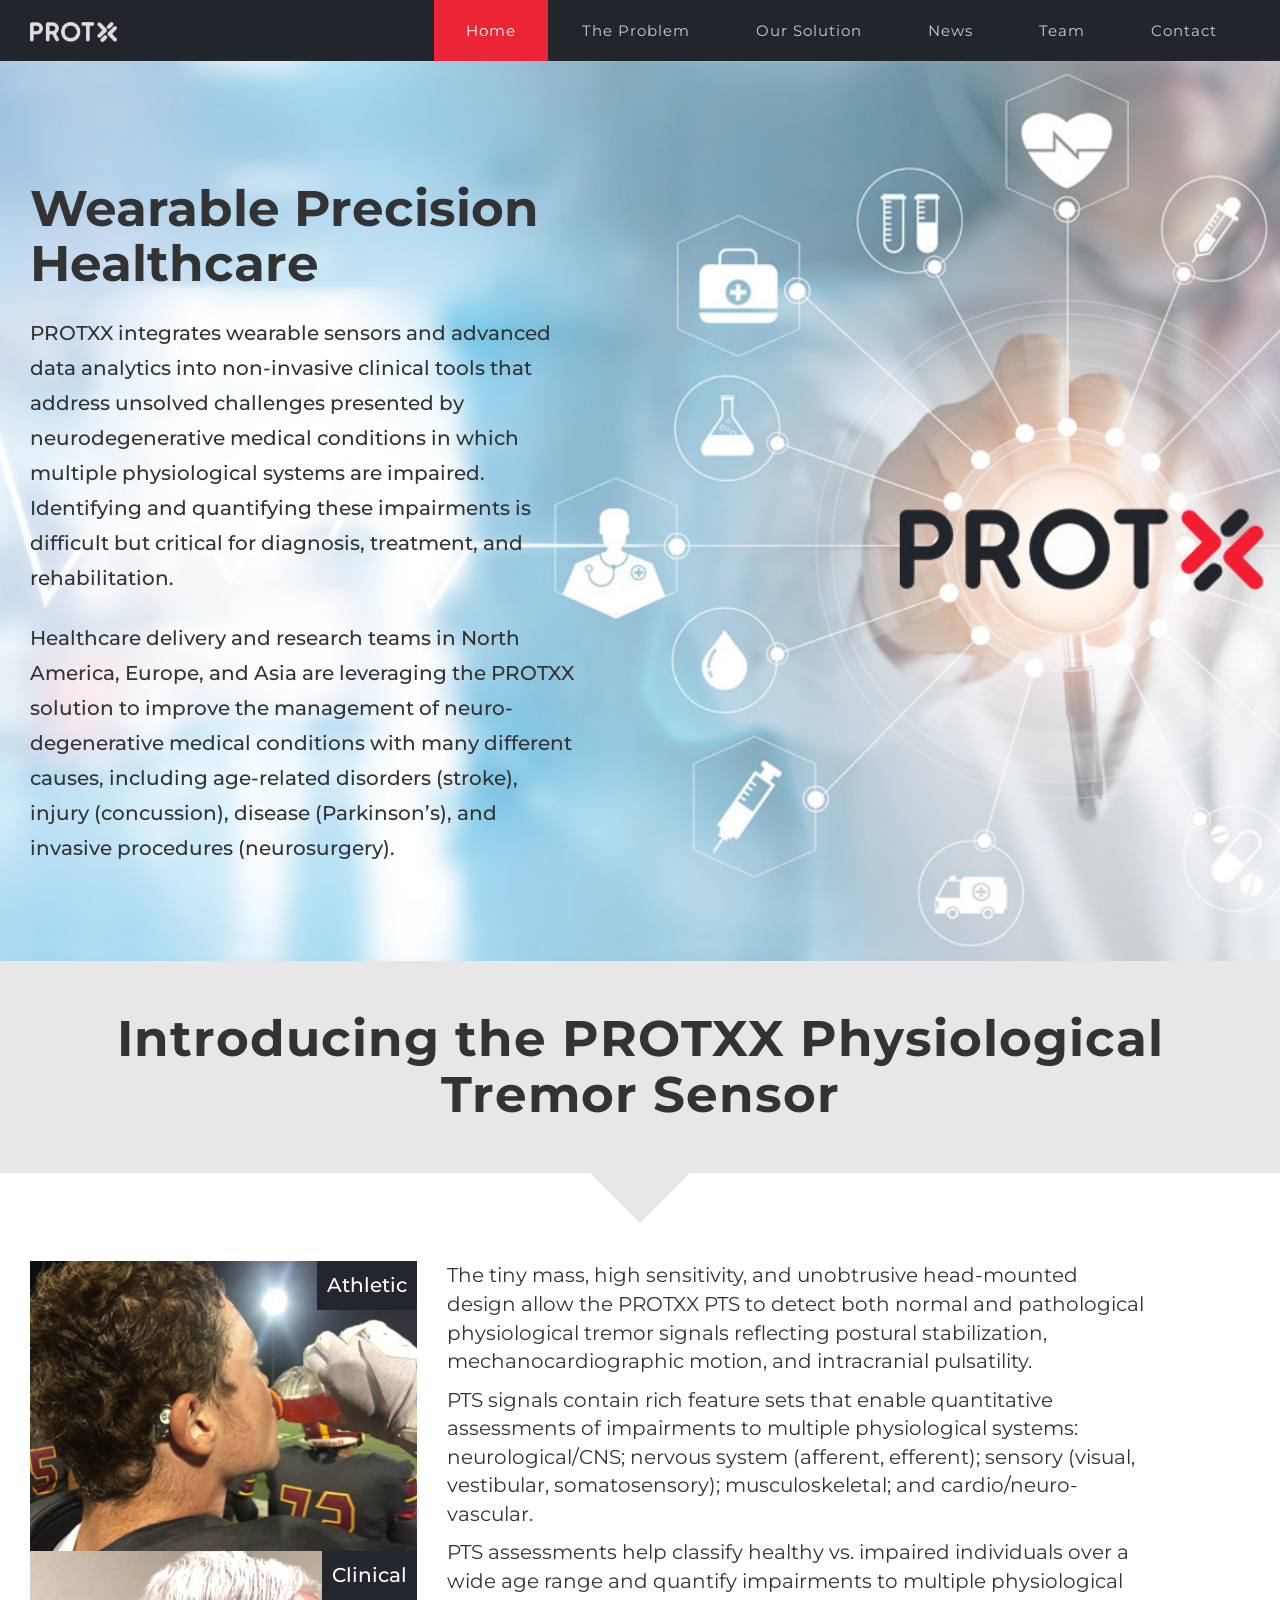
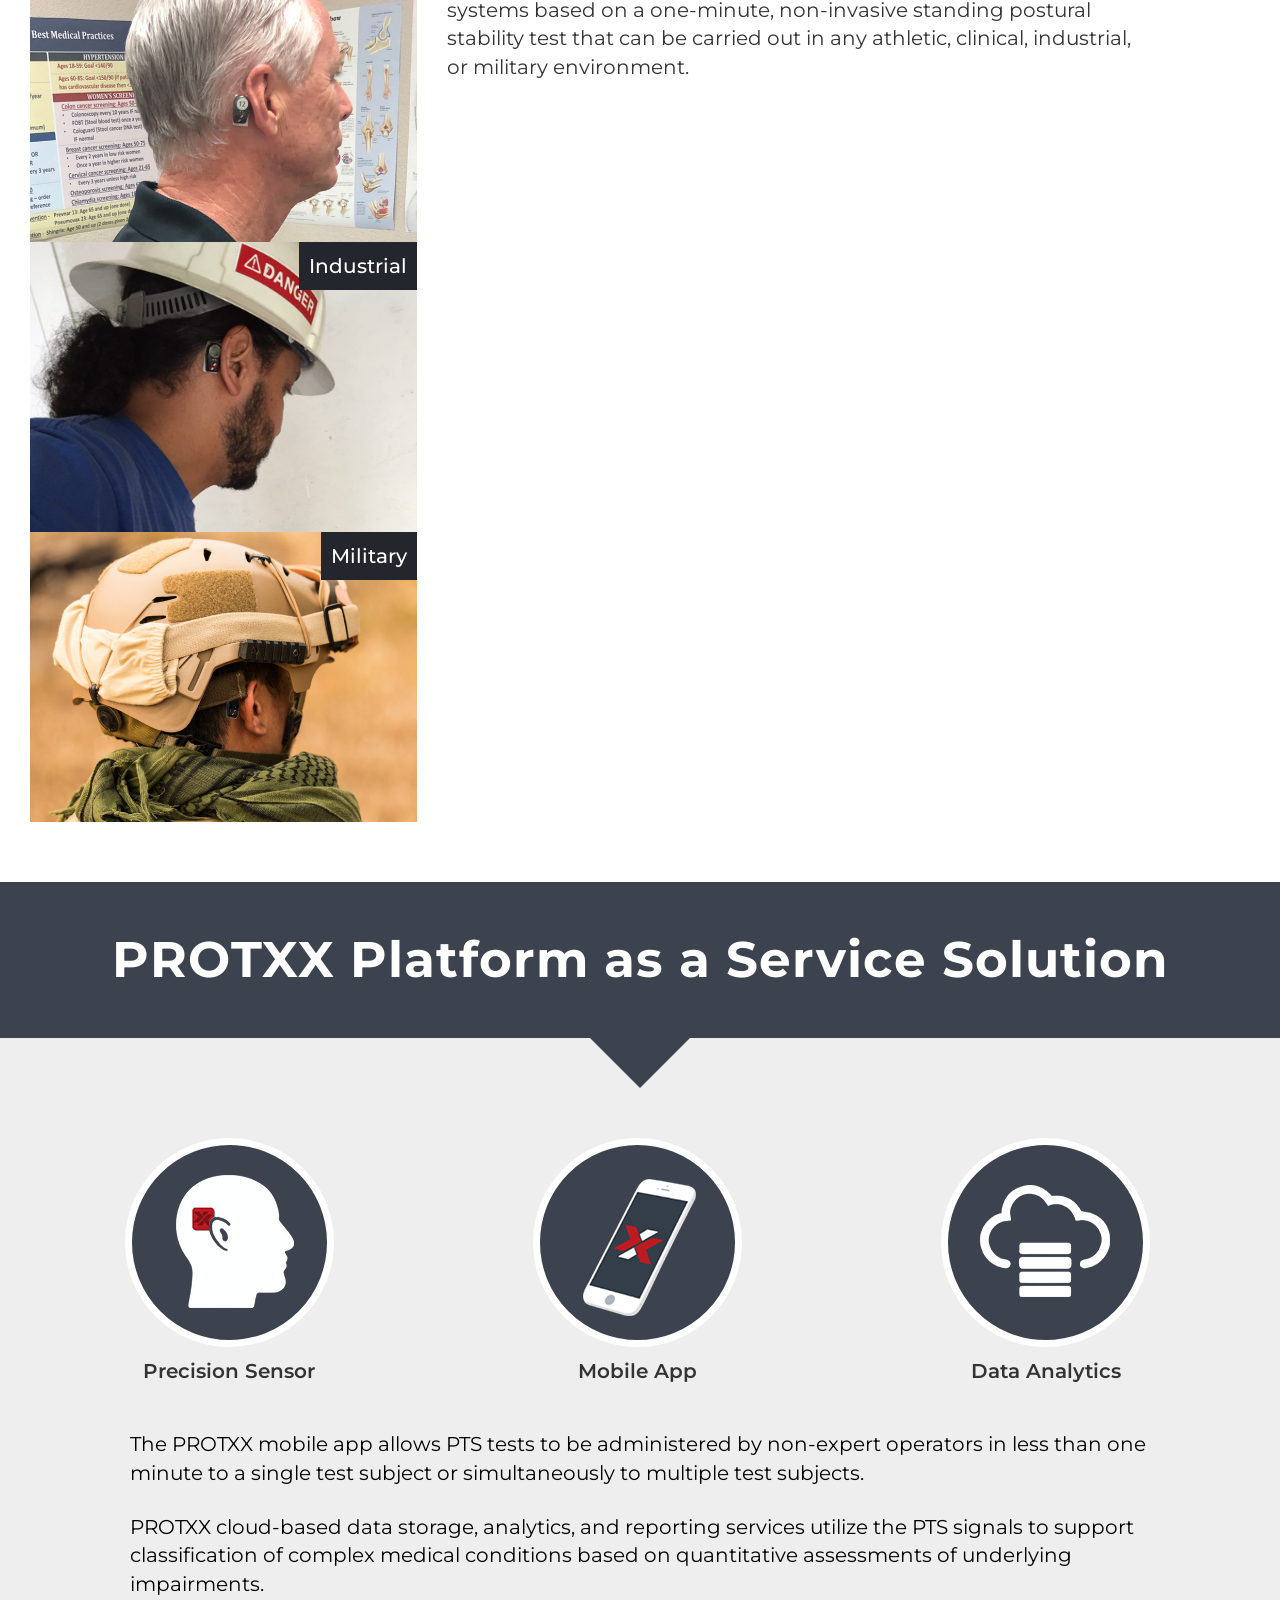
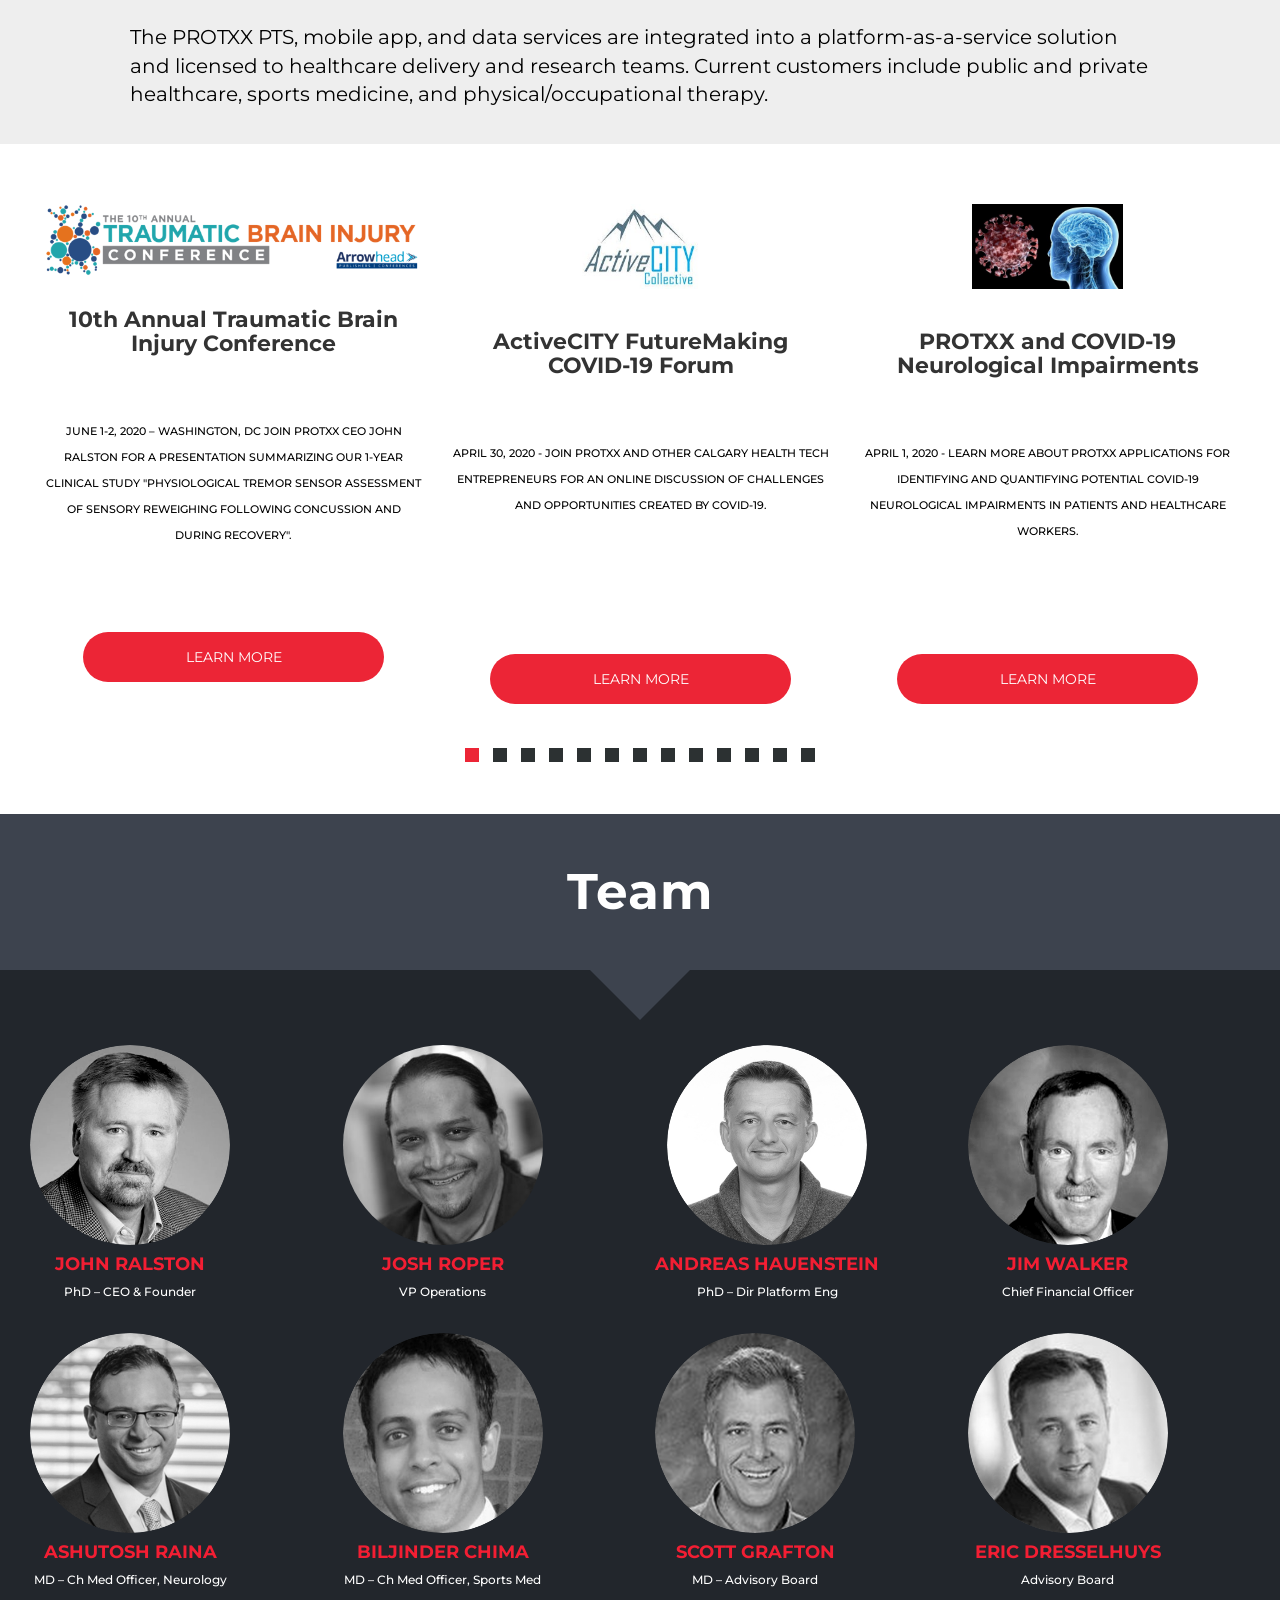
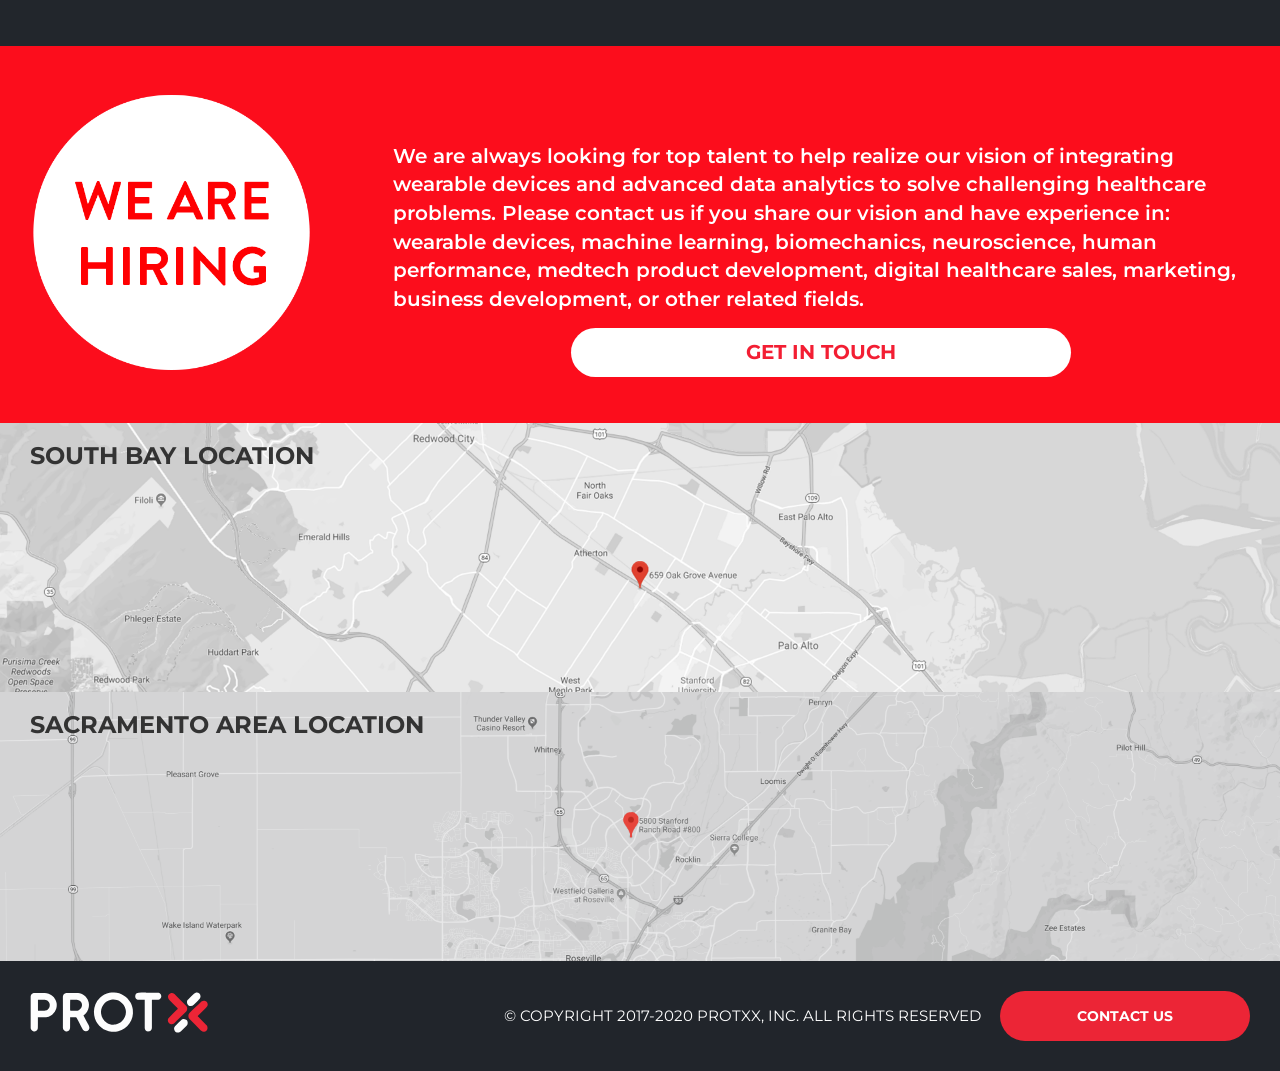
==== commit 1cc1d789: "Rename index.html to index_.html" ====
--- a/index_.html
+++ b/index_.html
@@ -46,8 +46,6 @@
               </div>
             </div>
           </div>
-
-
         </div>
         <!-- menu end -->
       </header>
@@ -58,9 +56,8 @@
           <div class="row">
             <div class="col-sm-6">
               <h1>Wearable Precision Healthcare</h1>
-                <p>PROTXX integrates wearable sensors and advanced data analytics into non-invasive clinical tools that improve patient and provider access to precision healthcare.</p>
-                <p>We are addressing unsolved challenges presented by complex medical conditions in which multiple physiological systems are impaired.</p>
-                <p>Healthcare delivery and research teams in North America, Europe, and Asia are currently leveraging the PROTXX PTS to improve the detection, diagnosis, and treatment of complex medical conditions that result from many different causes, including injury, disease, age-related decline, surgery, adverse reactions to medications, or chronic risk exposure.</p>
+                <p>PROTXX integrates wearable sensors and advanced data analytics into non-invasive clinical tools that address unsolved challenges presented by neurodegenerative medical conditions in which multiple physiological systems are impaired. Identifying and quantifying these impairments is difficult but critical for diagnosis, treatment, and rehabilitation.</p>
+                <p>Healthcare delivery and research teams in North America, Europe, and Asia are leveraging the PROTXX solution to improve the management  of neuro-degenerative medical conditions with many different causes, including age-related disorders (stroke), injury (concussion), disease (Parkinson’s), and invasive procedures (neurosurgery).</p>
             </div>
           </div>
         </div>
@@ -84,7 +81,7 @@
                   </ul>
               </div>
               <div class="col-sm-7">
-                <p>The tiny mass, high sensitivity, and unobtrusive head-mounted design of the PROTXX PTS allow highly sensitive detection of normal and pathological physiological tremor signals reflecting postural stabilization, mechanocardiographic motion, and intercranial pulsatility.</p>
+                <p>The tiny mass, high sensitivity, and unobtrusive head-mounted design allow the PROTXX PTS to detect both normal and pathological physiological tremor signals reflecting postural stabilization, mechanocardiographic motion, and intracranial pulsatility.</p>
                 <p>PTS signals contain rich feature sets that enable quantitative assessments of impairments to multiple physiological systems: neurological/CNS; nervous system (afferent, efferent); sensory (visual, vestibular, somatosensory); musculoskeletal; and cardio/neuro-vascular.</p>
                 <p>PTS assessments help classify healthy vs. impaired individuals over a wide age range and quantify impairments to multiple physiological systems based on a one-minute, non-invasive standing postural stability test that can be carried out in any athletic, clinical, industrial, or military environment.</p>
               </div>
@@ -97,7 +94,7 @@
        <section id="our_solution">
         <div class="title_bar">
           <div class="container text-center">
-            <h2>Precision Balance Testing: Platform as a Service Solution</h2>
+            <h2>PROTXX Platform as a Service Solution</h2>
           </div>
           </div>
           <div class="dark_content">
@@ -147,8 +144,7 @@
                 </div>
                 <h3>Wearable Technologies Conference, San Francisco, July 9-10, 2019</h3>
                 <p>JOIN the NFL Players’ association, WHOOP, and PROTXX for a panel discussion on “<b><i>the use of wearables and data analytics for protection, health and media in professional sports</i></b>“, to open the first day of the Wearable Technologies conference on July 9.</p>
-                <a class="site_btn" href="https://www.wearable-technologies-us.com/
-" class="button" target="_blank">learn more</a>
+                <a class="site_btn" href="https://www.wearable-technologies-us.com/" class="button" target="_blank">learn more</a>
             </div> -->
             <!-- <div class="newsitem">
                 <div class="img_h">
@@ -160,6 +156,46 @@
             </div> -->
             <div class="newsitem">
                 <div class="img_h">
+                  <img src="images/TBIconference.png">  
+                </div>
+                <h3>10th Annual Traumatic Brain Injury Conference</h3>
+                <p>June 1-2, 2020 – Washington, DC Join PROTXX CEO John Ralston for a presentation summarizing our 1-year clinical study "Physiological Tremor Sensor Assessment of Sensory Reweighing Following Concussion and During Recovery".</p>
+                <a class="site_btn" href="https://tbiconference.com/home/" class="button" target="blank">learn more</a>
+            </div>
+            <div class="newsitem">
+                <div class="img_h">
+                  <img src="images/activeCITYlogo.jpg">  
+                </div>
+                <h3>ActiveCITY FutureMaking COVID-19 Forum</h3>
+                <p>April 30, 2020 - Join PROTXX and other Calgary Health Tech Entrepreneurs for an online discussion of challenges and opportunities created by COVID-19.</p>
+                <a class="site_btn" href="https://www.activecityproject.org/activecity-futuremaking-1" class="button" target="blank">learn more</a>
+            </div>
+            <div class="newsitem">
+                <div class="img_h">
+                  <img src="images/protxxCOVID19.jpg">  
+                </div>
+                <h3>PROTXX and COVID-19 Neurological Impairments</h3>
+                <p>April 1, 2020 - Learn more about PROTXX applications for identifying and quantifying potential COVID-19 neurological impairments in patients and healthcare workers.</p>
+                <a class="site_btn" href="images/PROTXX_COVID-19 presentation_website version_04-20.pdf" class="button" target="_blank">learn more</a>
+            </div>
+            <div class="newsitem">
+                <div class="img_h">
+                  <img src="images/MedicalWearables2020.png">  
+                </div>
+                <h3>PROTXX at Medical Wearables 2020</h3>
+                <p>May 13-14, 2020 - Join PROTXX CEO John Ralston for his presentation “Wearable Technologies for the Management of Degenerative Neurological Conditions”</p>
+                <a class="site_btn" href="http://www.medwearablesconference.com/speakers.html" class="button" target="blank">learn more</a>
+            </div>
+            <div class="newsitem">
+                <div class="img_h">
+                  <img src="images/MedTechInnovator.png">  
+                </div>
+                <h3>MedTech Innovator 2020 Los Angeles</h3>
+                <p>March 2, 2020 - Join PROTXX and other best-in-class medical device and digital health companies working on healthcare solutions for a day of networking with MedTech Innovator partners.”</p>
+                <a class="site_btn" href="https://medtechinnovator.org/2020-los-angeles-pitch-event/" class="button" target="blank">learn more</a>
+            </div>
+            <div class="newsitem">
+                <div class="img_h">
                   <img src="images/JLABS Toronto 2-27-2020.png">  
                 </div>
                 <h3>Wearables in Health: Value and Investment in Devices</h3>
@@ -168,6 +204,14 @@
             </div>
             <div class="newsitem">
                 <div class="img_h">
+                  <img src="images/CTIA_Calayst.jpg">  
+                </div>
+                <h3>2020 CTIA Wireless Foundation Catalyst Semifinalists Announced</h3>
+                <p>Jan 27, 2020 - PROTXX is excited to be one of the seven semifinalists in the 2020 CTIA Wireless Foundation Catalyst grants program for innovators addressing America’s most pressing health and wellness issues.</p>
+                <a class="site_btn" href="https://ctia.it/30YWfjw" class="button" target="blank">learn more</a>
+          </div>
+            <div class="newsitem">
+                <div class="img_h">
                   <img src="images/albertapressreleasejan2020.jpg">  
                 </div>
                 <h3>PROTXX Launches Collaborations in Alberta</h3>
@@ -238,15 +282,14 @@
                 <p>PROTXX is honored to be recognized as a 2019 SVIEF-STAR Top Innovator. Join us on Sept 7-8, 2019 at the Santa Clara Convention Center.</p>
                 <a class="site_btn" href="https://svief.org/2019/" class="button" target="blank">learn more</a>
               </div>
-             <div class="newsitem">
+              <div class="newsitem">
                 <div class="img_h">
                 <img src="images/Sensors-Expo-2019_logo_b&w.png">  
                 </div>
                 <h3>Sensors Expo & Conference 2019, June  25-27, San Jose, CA</h3>
                 <p>Join protxx ceo john ralston for his invited talk “How to Prototype, Manufacture & Sell a Wearable Medical Device in 2019” on Tuesday, June 25 in the “Innovation on the Edge” session.</p>
-                <a class="site_btn" href="https://sensorsexpoconference2019.sched.com/event/Ka5e/pre-conference-symposium-3-innovation-on-the-edge
-" class="button" target="_blank">learn more</a>
-            </div>
+                <a class="site_btn" href="https://sensorsexpoconference2019.sched.com/event/Ka5e/pre-conference-symposium-3-innovation-on-the-edge" class="button" target="_blank">learn more</a>
+              </div>
               <div class="newsitem">
                 <div class="img_h">
                 <img src="images/Elderly-balance-testing.png">  
@@ -254,133 +297,127 @@
                 <h3>PROTXX pilot study of fall risk prevention in elderly populations</h3>
                 <p>JUNE 17, 2019: PROTXX Inc. today announced results from a pilot study of fall risk stratification and prevention in older populations using the PROTXX Clinic precision balance platform.</p>
                 <a class="site_btn" href="images/Protxx-Elderly Balance Testing_News Release_June 17-2019.pdf" class="button" target="_blank">Read News Release</a>
-            </div>
-             <div class="newsitem">
+              </div>
+              <div class="newsitem">
                 <div class="img_h">
                 <img src="images/CMC logo.png">  
                 </div>
                 <h3>Concussion Medical Clinic and PROTXX announce precision balance platform pilot results</h3>
                 <p>JUNE 3, 2019: Rocklin, CA based Concussion Medical Clinic (CMC) and PROTXX announce exciting results from their pilot deployment of the PROTXX Clinic precision balance platform.</p>
                 <a class="site_btn" href="images/Protxx-CMC-Press-Release-June-3-2019.pdf" class="button" target="_blank">READ NEWS RELEASE</a>
-            </div>
-          <div class="newsitem">
+             </div>
+             <div class="newsitem">
                 <div class="img_h">
                 <img src="images/ieee.png">  
                 </div>
                 <h3>PROTXX Medical Advances Leverage Machine Learning and Wearable Sensors</h3>
                 <p>PROTXX TO PRESENT <b>“Signal Classification of Wearable Inertial Motion Sensor Data Using a Convolutional Neural Network.”</b> IEEE BHI/BSN CONFERENCE, CHICAGO, IL, MAY  19-22, 2019.</p>
                 <a class="site_btn" href="https://www.bhi-bsn-2019.org/" class="button" target="_blank">learn more</a>
-            </div>
-            <div class="newsitem">
-               <div class="img_h">
-                <img src="images/medical.png">  
-              </div>
-                <h3>PROTXX Publishes Ground-Breaking Precision Balance Research</h3>
-                <p><b>“Monitoring of postural sway with a head-mounted wearable device: effects of gender, participant state, and concussion.”</b> Medical Devices: Evidence and RESEARCH, MAY 2019: 12; 151–164.</p>
-                <a class="site_btn" href="https://www.dovepress.com/getfile.php?fileID=49513" class="button" target="_blank">Download article</a>
-            </div>
-            <div class="newsitem">
-               <div class="img_h">
-                <img src="images/2019_industry.png">  
-              </div>
-                <h3>2019 Industry Showcase: IEEE Biology & Healthcare Informatics</h3>
-                <p>WE ARE EXCITED TO ANNOUNCE THAT PROTXX IS A FINALIST IN THE 2019 INDUSTRY SHOWCASE AT THE IEEE BHI/BSN CONFERENCE IN CHICAGO, MAY  19-22, 2019.</p>
-                <a class="site_btn" href="https://www.bhi-bsn-2019.org/bhi-bsn-2019-industry-showcase/" class="button" target="_blank">learn more</a>
-            </div>
-              <div class="newsitem">
-                <div class="img_h">
-                <img src="images/ucsf.png">  
-                </div>
-                <h3>UCSF Rosenman Innovators 2019</h3>
-                <p>WE ARE EXCITED TO ANNOUNCE THAT PROTXX HAS BEEN SHORTLISTED TO PRESENT TO THE JUDGING PANEL FOR THE 2019 UCSF ROSENMAN INNOVATORS ON MAY 15, 2019 AT THE UCSF MISSION BAY CAMPUS IN SAN FRANCISCO.</p>
-                <a class="site_btn" href="https://rosenmaninstitute.org/rosenman-innovators" class="button" target="_blank">learn more</a>
-            </div>
-            <div class="newsitem">
+             </div>
+             <div class="newsitem">
+               <div class="img_h">
+                 <img src="images/medical.png">  
+               </div>
+                 <h3>PROTXX Publishes Ground-Breaking Precision Balance Research</h3>
+                 <p><b>“Monitoring of postural sway with a head-mounted wearable device: effects of gender, participant state, and concussion.”</b> Medical Devices: Evidence and RESEARCH, MAY 2019: 12; 151–164.</p>
+                 <a class="site_btn" href="https://www.dovepress.com/getfile.php?fileID=49513" class="button" target="_blank">Download article</a>
+             </div>
+             <div class="newsitem">
+               <div class="img_h">
+               <img src="images/2019_industry.png">  
+             </div>
+               <h3>2019 Industry Showcase: IEEE Biology & Healthcare Informatics</h3>
+               <p>WE ARE EXCITED TO ANNOUNCE THAT PROTXX IS A FINALIST IN THE 2019 INDUSTRY SHOWCASE AT THE IEEE BHI/BSN CONFERENCE IN CHICAGO, MAY  19-22, 2019.</p>
+               <a class="site_btn" href="https://www.bhi-bsn-2019.org/bhi-bsn-2019-industry-showcase/" class="button" target="_blank">learn more</a>
+             </div>
+               <div class="newsitem">
+                 <div class="img_h">
+                 <img src="images/ucsf.png">  
+                 </div>
+                 <h3>UCSF Rosenman Innovators 2019</h3>
+                 <p>WE ARE EXCITED TO ANNOUNCE THAT PROTXX HAS BEEN SHORTLISTED TO PRESENT TO THE JUDGING PANEL FOR THE 2019 UCSF ROSENMAN INNOVATORS ON MAY 15, 2019 AT THE UCSF MISSION BAY CAMPUS IN SAN FRANCISCO.</p>
+                 <a class="site_btn" href="https://rosenmaninstitute.org/rosenman-innovators" class="button" target="_blank">learn more</a>
+             </div>
+             <div class="newsitem">
                <div class="img_h">
                 <img src="images/standard_sports.png">  
-              </div>
-                <h3>Stanford Sports Concussion Summit</h3>
-                <p>PREVIEW OUR LATEST CLINICAL CONCUSSION AND SUB-CONCUSSIVE HEAD INJURY STUDIES AND DEMO THE PROTXX WEARABLE SENSOR. HOSTED BY STANFORD MEDICINE AT THE ARRILLAGA FAMILY SPORTS CENTER, APRIL 27, 2019.</p>
-                <a class="site_btn" href="https://med.stanford.edu/cme/courses/2019/concussion_full.html" class="button" target="_blank">learn more</a>
-            </div>
-            <div class="newsitem">
+             </div>
+               <h3>Stanford Sports Concussion Summit</h3>
+               <p>PREVIEW OUR LATEST CLINICAL CONCUSSION AND SUB-CONCUSSIVE HEAD INJURY STUDIES AND DEMO THE PROTXX WEARABLE SENSOR. HOSTED BY STANFORD MEDICINE AT THE ARRILLAGA FAMILY SPORTS CENTER, APRIL 27, 2019.</p>
+               <a class="site_btn" href="https://med.stanford.edu/cme/courses/2019/concussion_full.html" class="button" target="_blank">learn more</a>
+             </div>
+             <div class="newsitem">
                <div class="img_h">
                 <img src="images/sports.png">  
-              </div>
-                <h3>Stanford GSB Sports Innovation Conference</h3>
-                <p>VISIT THE PROTXX DEMO TABLE AND HEAR US PRESENT ALONG  WITH A FULL DAY OF OTHER EXCTING SPORTS INNOVATION EXPERTS AND VISIONARIES AT THE STANFORD GRADUATE SCHOOL OF BUSINESS, FEB 27, 2019.</p>
-                <a class="site_btn" href="http://gsbsic.stanford.edu/" class="button" target="_blank">learn more</a>
-            </div>
-            <div class="newsitem">
-               <div class="img_h">
-                <img src="images/wearable-technologies-europe-2019.png"> 
-              </div> 
-                <h3>Wearable Technologies Europe 2019</h3>
-                <p>PROTXX CEO JOHN RALSTON WILL PRESENT AN INVITED TALK AT THE WEARABLE TECHNOLOGIES EUROPE CONFERENCE,  FEB 3-6, 2019, IN MUNICH, GERMANY</p>
-                <a class="site_btn" href="https://www.wearable-technologies.eu/" class="button" target="_blank">learn more</a>
-            </div>
-             <div class="newsitem">
-               <div class="img_h">
-                <img  src="images/mit-cnc-aaiHealthcare-logo-bw.png">  
-              </div>
-                <h3>AI in Healthcare at JP Morgan 2019</h3>
-                <p>LEARN HOW PROTXX IS COMBINING WEARABLE DEVICES AND AI TO REDUCE NEUROVESTIBULAR AND ORTHOPEDIC INJURY RISKS AND IMPROVE RECOVERY OUTCOMES, JAN 9, 2019 IN SAN FRANCISCO</p>
-                <a class="site_btn" href="https://www.mitcnc.org/events/ai-in-healthcare/" class="button" target="_blank">learn more</a>
-            </div>
-            <div class="newsitem">
-               <div class="img_h">
-                <img  src="images/wearable-technologies-australia-2018.png"> 
-                </div> 
-                <h3>Wearable Technologies Australia 2018</h3>
-                <p>JOIN PROTXX CEO JOHN RALSTON FOR HIS INVITED TALK AT THE WEARABLE TECHNOLOGIES AUSTRALIA CONFERENCE, OCT 3-4, 2018, IN MELBOURNE AUSTRALIA</p>
-                <a class="site_btn" href="https://www.wearable-technologies.com/events/wt-wearable-technologies-conference-2018-australia/" class="button" target="_blank">learn more</a>
-            </div>
-            <div class="newsitem">
-               <div class="img_h">
-                <img src="images/medfair.png">  
-              </div>
-                <h3>Medical Fair Asia Medicine + Sports Conference 2018</h3>
-                <p>Protxx ceo dr. John ralston will be giving an invited talk on August 29th at the 2018 medical fair asia medicine + sports conference in Singapore</p>
-                <a class="site_btn" href="https://www.medicalfair-asia.com/MFAM-Sports-Conference-Speakers.html" class="button" target="_blank">learn more</a>
-            </div>
-
-            <div class="newsitem">
-               <div class="img_h">
-                <img src="images/medsensor.png">  
-              </div>
-                <h3>Medical Sensors Design Conference 2018</h3>
-                <p>Join protxx ceo dr. John ralston for his invited talk at the 2018 medical sensors design conference on June 25 and 26 in San Jose, CA</p>
-                <a class="site_btn" href="https://medicalsensorsdesignconfere2018.sched.com/directory/speakers" class="button" target="_blank">learn more</a>
-            </div>
-
-
-            <div class="newsitem">
-               <div class="img_h">
-                <img  src="images/sacCap.png">  
-              </div>
-                <h3>PROTXX Wins NBA Sacramento Kings CAPITALIZE Grand Prize</h3>
-                <p>APRIL 5, 2018 - PROTXX HAS BEEN SELECTED AS THE WINNER OF THE NBA SACRAMENTO KNGS CAPITALIZE CONTEST. THANK YOU TO THE JUDGES AND COMPETITION.</p>
-
-                <a class="site_btn" href="http://www.nba.com/kings/blog/protoxx-wins-capitalize-grand-prize" class="button" target="_blank">learn more</a>
-            </div>
-
-            <div class="newsitem">
-               <div class="img_h">
-                <img  src="images/haneybiz.png">  
-              </div>
-                <h3> Join PROTXX on the HaneyBiz Project show </h3>
-                <p>Protxx's talk with HaneyBiz host Mark Haney will appear on Facebook Live at 10:30 a.m., Thursday, April 12, and then air on Talk 650 KSTE and via the iHeart digital platform at 9 a.m., Saturday, April 28</p>
-                <a class="site_btn" href="https://www.youtube.com/watch?v=q1zCfqkQXBs&t=11s" class="button" target="_blank">Watch on YouTube</a>
-            </div>
-
-            <div class="newsitem">
-               <div class="img_h">
-                <img  src="images/medicalwearables.png"> 
-              </div> 
-                <h3>2018 Medical Wearables Conference</h3>
-                <p>Protxx CEO John Ralston to present invited talk on "Neurological and orthopedic applications of precision MEMS sensors" at the 2018 Medical Wearables Conference, Santa Clara, CA, May 16-17, 2018</p>
-                <a class="site_btn" href="http://www.medwearablesconference.com/speakers.html" class="button" target="_blank">learn more</a>
-            </div>
+             </div>
+               <h3>Stanford GSB Sports Innovation Conference</h3>
+               <p>VISIT THE PROTXX DEMO TABLE AND HEAR US PRESENT ALONG  WITH A FULL DAY OF OTHER EXCTING SPORTS INNOVATION EXPERTS AND VISIONARIES AT THE STANFORD GRADUATE SCHOOL OF BUSINESS, FEB 27, 2019.</p>
+               <a class="site_btn" href="http://gsbsic.stanford.edu/" class="button" target="_blank">learn more</a>
+             </div>
+             <div class="newsitem">
+               <div class="img_h">
+               <img src="images/wearable-technologies-europe-2019.png"> 
+             </div> 
+               <h3>Wearable Technologies Europe 2019</h3>
+               <p>PROTXX CEO JOHN RALSTON WILL PRESENT AN INVITED TALK AT THE WEARABLE TECHNOLOGIES EUROPE CONFERENCE,  FEB 3-6, 2019, IN MUNICH, GERMANY</p>
+               <a class="site_btn" href="https://www.wearable-technologies.eu/" class="button" target="_blank">learn more</a>
+             </div>
+             <div class="newsitem">
+               <div class="img_h">
+                 <img  src="images/mit-cnc-aaiHealthcare-logo-bw.png">  
+             </div>
+               <h3>AI in Healthcare at JP Morgan 2019</h3>
+               <p>LEARN HOW PROTXX IS COMBINING WEARABLE DEVICES AND AI TO REDUCE NEUROVESTIBULAR AND ORTHOPEDIC INJURY RISKS AND IMPROVE RECOVERY OUTCOMES, JAN 9, 2019 IN SAN FRANCISCO</p>
+               <a class="site_btn" href="https://www.mitcnc.org/events/ai-in-healthcare/" class="button" target="_blank">learn more</a>
+             </div>
+             <div class="newsitem">
+               <div class="img_h">
+                 <img  src="images/wearable-technologies-australia-2018.png"> 
+               </div> 
+               <h3>Wearable Technologies Australia 2018</h3>
+               <p>JOIN PROTXX CEO JOHN RALSTON FOR HIS INVITED TALK AT THE WEARABLE TECHNOLOGIES AUSTRALIA CONFERENCE, OCT 3-4, 2018, IN MELBOURNE AUSTRALIA</p>
+               <a class="site_btn" href="https://www.wearable-technologies.com/events/wt-wearable-technologies-conference-2018-australia/" class="button" target="_blank">learn more</a>
+             </div>
+             <div class="newsitem">
+               <div class="img_h">
+                 <img src="images/medfair.png">  
+               </div>
+               <h3>Medical Fair Asia Medicine + Sports Conference 2018</h3>
+               <p>Protxx ceo dr. John ralston will be giving an invited talk on August 29th at the 2018 medical fair asia medicine + sports conference in Singapore</p>
+               <a class="site_btn" href="https://www.medicalfair-asia.com/MFAM-Sports-Conference-Speakers.html" class="button" target="_blank">learn more</a>
+             </div>
+             <div class="newsitem">
+               <div class="img_h">
+               <img src="images/medsensor.png">  
+             </div>
+               <h3>Medical Sensors Design Conference 2018</h3>
+               <p>Join protxx ceo dr. John ralston for his invited talk at the 2018 medical sensors design conference on June 25 and 26 in San Jose, CA</p>
+               <a class="site_btn" href="https://medicalsensorsdesignconfere2018.sched.com/directory/speakers" class="button" target="_blank">learn more</a>
+             </div>
+             <div class="newsitem">
+               <div class="img_h">
+                 <img  src="images/sacCap.png">  
+               </div>
+                 <h3>PROTXX Wins NBA Sacramento Kings CAPITALIZE Grand Prize</h3>
+                 <p>APRIL 5, 2018 - PROTXX HAS BEEN SELECTED AS THE WINNER OF THE NBA SACRAMENTO KNGS CAPITALIZE CONTEST. THANK YOU TO THE JUDGES AND COMPETITION.</p>
+                 <a class="site_btn" href="http://www.nba.com/kings/blog/protoxx-wins-capitalize-grand-prize" class="button" target="_blank">learn more</a>
+              </div>
+             <div class="newsitem">
+               <div class="img_h">
+                 <img  src="images/haneybiz.png">  
+               </div>
+               <h3> Join PROTXX on the HaneyBiz Project show </h3>
+               <p>Protxx's talk with HaneyBiz host Mark Haney will appear on Facebook Live at 10:30 a.m., Thursday, April 12, and then air on Talk 650 KSTE and via the iHeart digital platform at 9 a.m., Saturday, April 28</p>
+               <a class="site_btn" href="https://www.youtube.com/watch?v=q1zCfqkQXBs&t=11s" class="button" target="_blank">Watch on YouTube</a>
+             </div>
+             <div class="newsitem">
+               <div class="img_h">
+                 <img  src="images/medicalwearables.png"> 
+               </div> 
+               <h3>2018 Medical Wearables Conference</h3>
+               <p>Protxx CEO John Ralston to present invited talk on "Neurological and orthopedic applications of precision MEMS sensors" at the 2018 Medical Wearables Conference, Santa Clara, CA, May 16-17, 2018</p>
+               <a class="site_btn" href="http://www.medwearablesconference.com/speakers.html" class="button" target="_blank">learn more</a>
+             </div>
             
              <div class="newsitem">
                <div class="img_h">
@@ -588,7 +625,7 @@
             <div class="col-sm-9">
               <div class="left_space">
               <p>We are always looking for top talent to help realize our vision of integrating wearable devices and advanced data analytics to solve challenging healthcare problems. 
-                Please contact us if you share our vision and have experience in: wearable devices, machine learning, biomechanics, neuroscience, human performance, or related field; medtech product development; digital healthcare sales, marketing, or business development; or other related field.</p>
+                Please contact us if you share our vision and have experience in: wearable devices, machine learning, biomechanics, neuroscience, human performance, medtech product development, digital healthcare sales, marketing, business development, or other related fields.</p>
               <a href="mailto:info@protxx.com">GET IN TOUCH</a>
               </div>
             </div>
--- a/css/style.css
+++ b/css/style.css
@@ -445,7 +445,7 @@
 
 .home_banner {
     background-image: url(../images/first_section.jpg);
-    height: 660px;
+    height: 900px;
     background-repeat: no-repeat;
     background-position: top center;
     background-size: cover;
@@ -899,6 +899,8 @@
 @media (min-width: 992px) and (max-width: 1199px) {
     .home_banner {
         padding-top: 37px;
+        background-position: 65%;
+        height: 1000px;
     }
     .team_bg .col-md-3:nth-child(4n+1) {
         clear: left;
@@ -906,9 +908,7 @@
     .right_text {
         left: 131%;
     }
-    .home_banner {
-        background-position: right;
-    }
+    
     .left_text {
         position: absolute;
         z-index: 1;
@@ -936,7 +936,7 @@
     .home_banner {
         padding-top: 50px;
         background-position: 72%;
-        height: 568px;
+        height: 820px;
     }
     .home_banner h1 {
         font-size: 34px;
@@ -995,7 +995,7 @@
 }
 
 @media (max-width:767px) {
-    .home_banner {padding-top:11px;height:400px;}
+    .home_banner {padding-top:11px;height:550px;}
     .home_banner h1 {font-size:30px;}
     .home_banner p {margin-right: 0;font-size:15px;line-height:25px}
     .home_banner {background-image: url(../images/m_first_section.jpg);background-position:center;}
@@ -1061,7 +1061,14 @@
     height: 132px;}
     #team h4 {font-size:13px;}
     .dark_content span {font-size:10px;}
-}
-
-
-/*responsive end*/+
+    .home_banner {padding-top:11px;height:800px;}
+    .home_banner h1 {font-size:30px;}
+    .home_banner p {margin-right: 0;font-size:15px;line-height:25px}
+    .home_banner {background-image: url(../images/m_first_section.jpg);background-position:center;}
+    .title_bar h2 {font-size: 20px;line-height: 30px;}
+    .title_bar {padding: 23px 0px;}
+}
+
+
+/*responsive end*/
